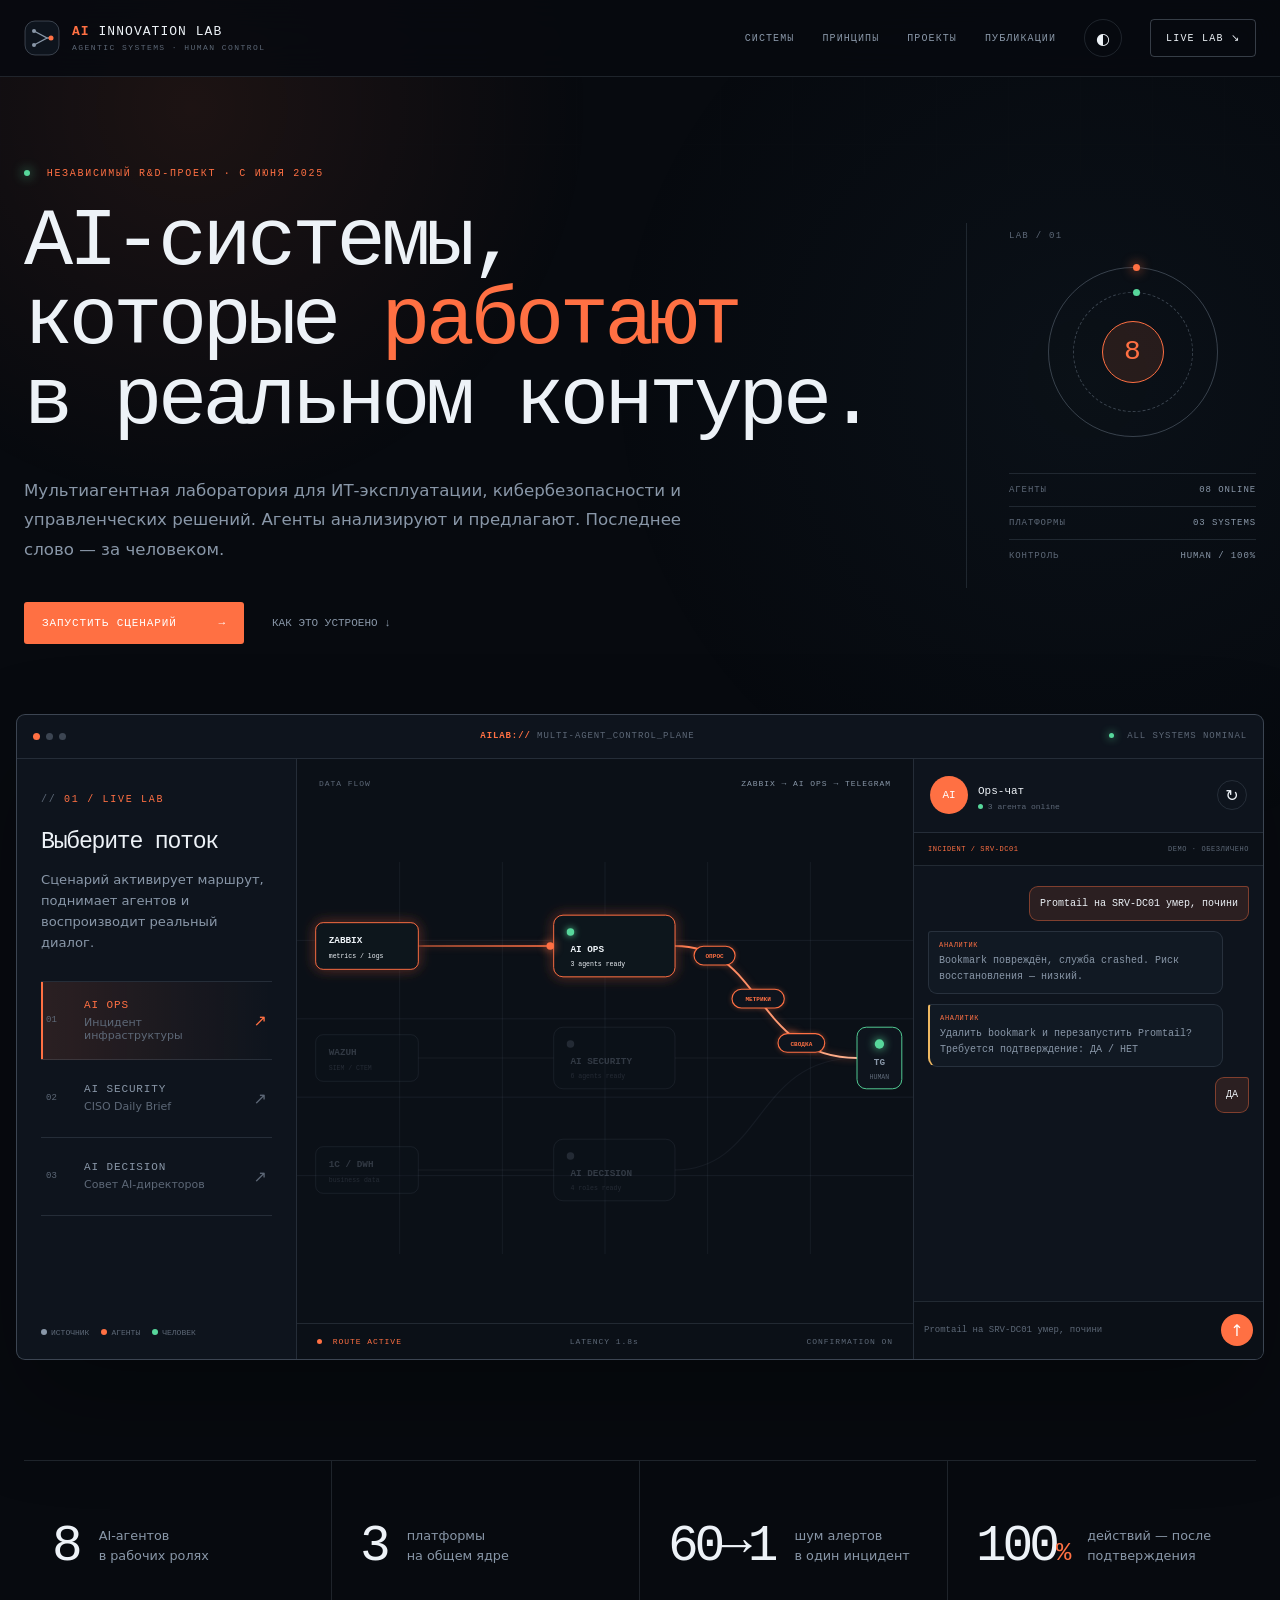
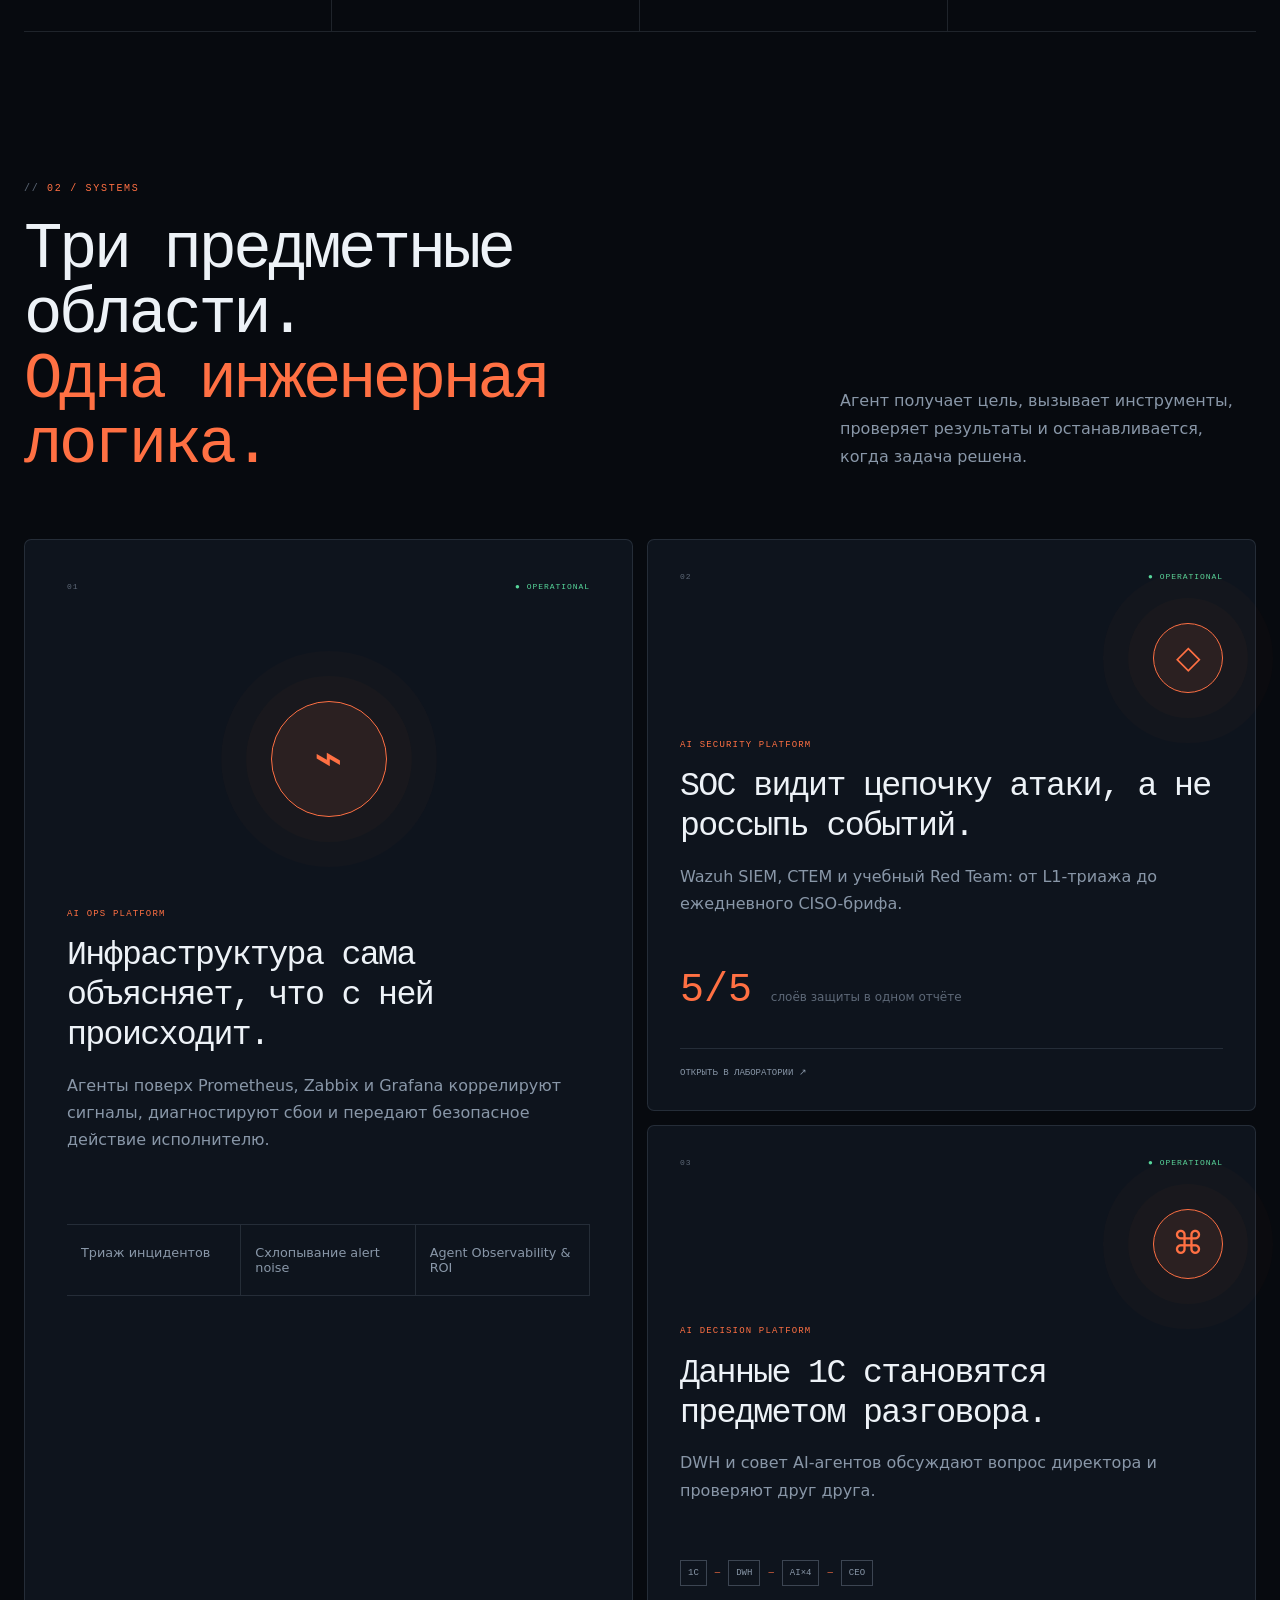
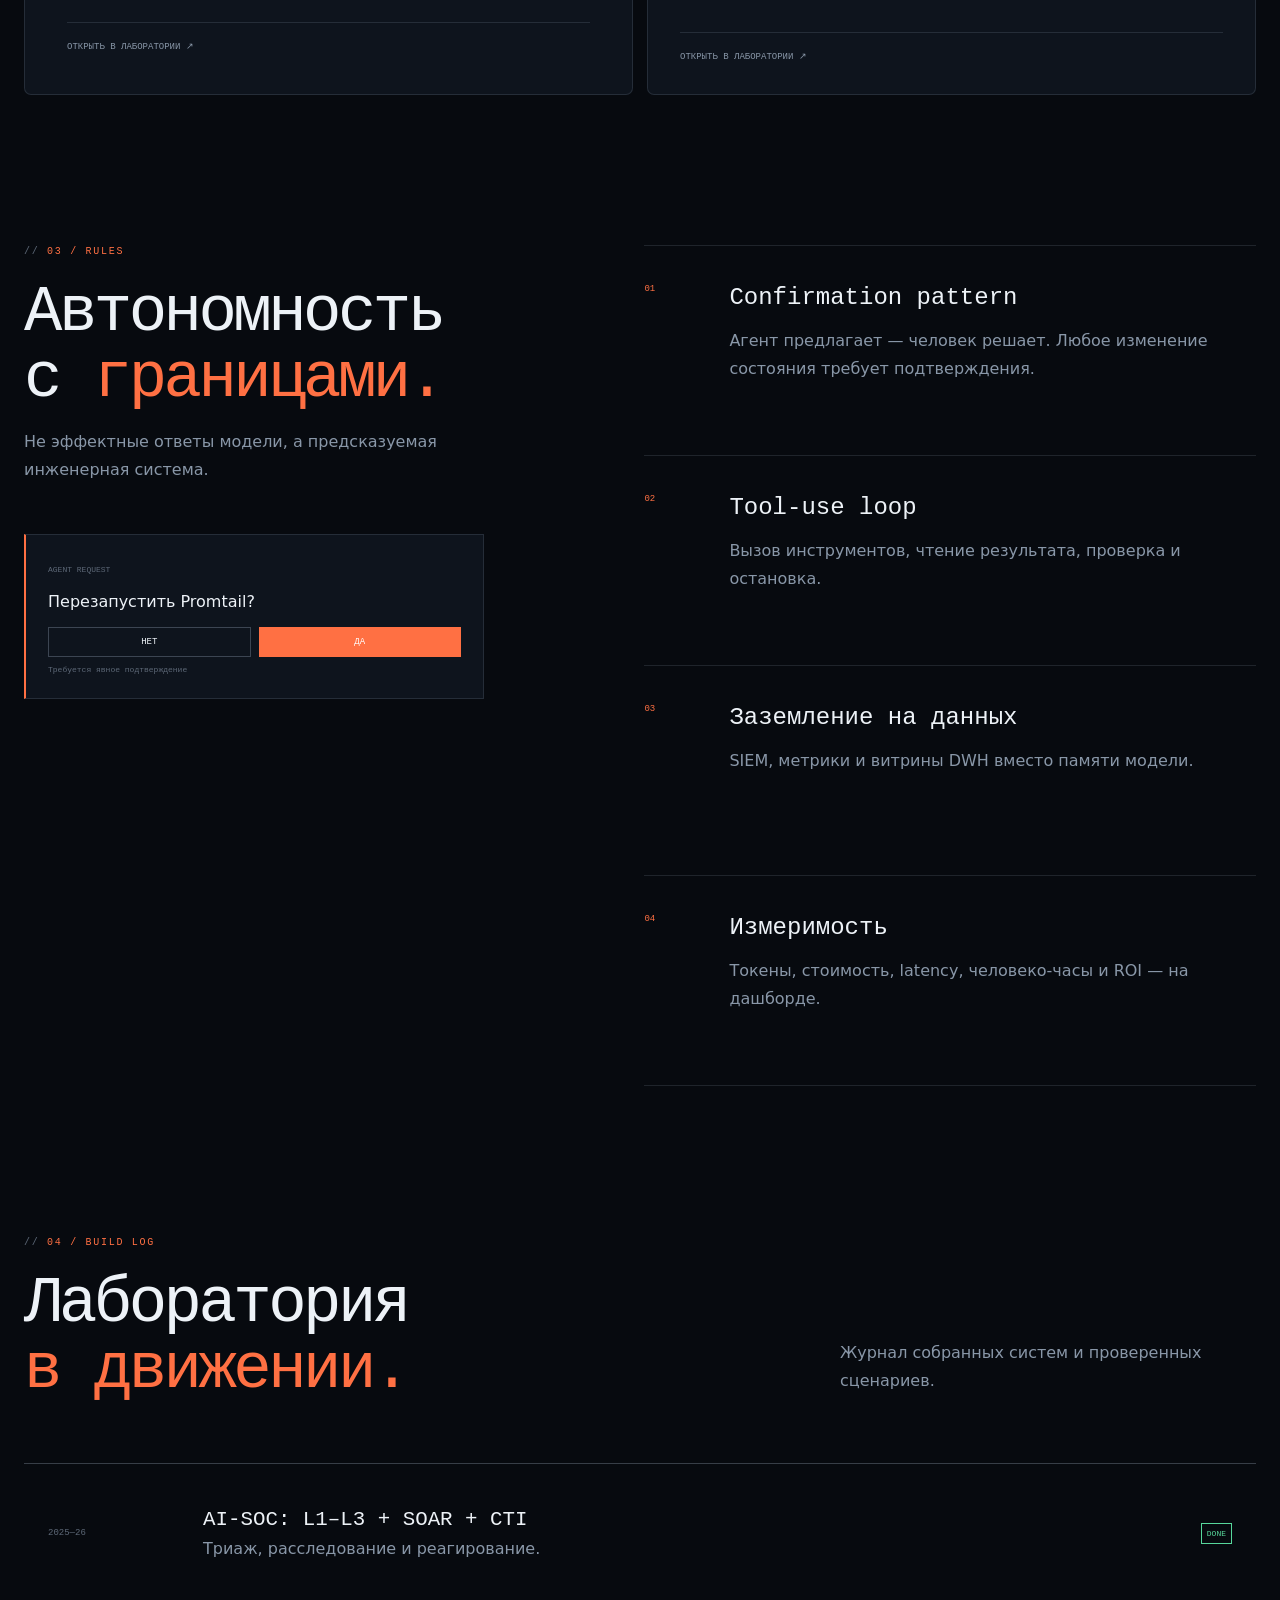
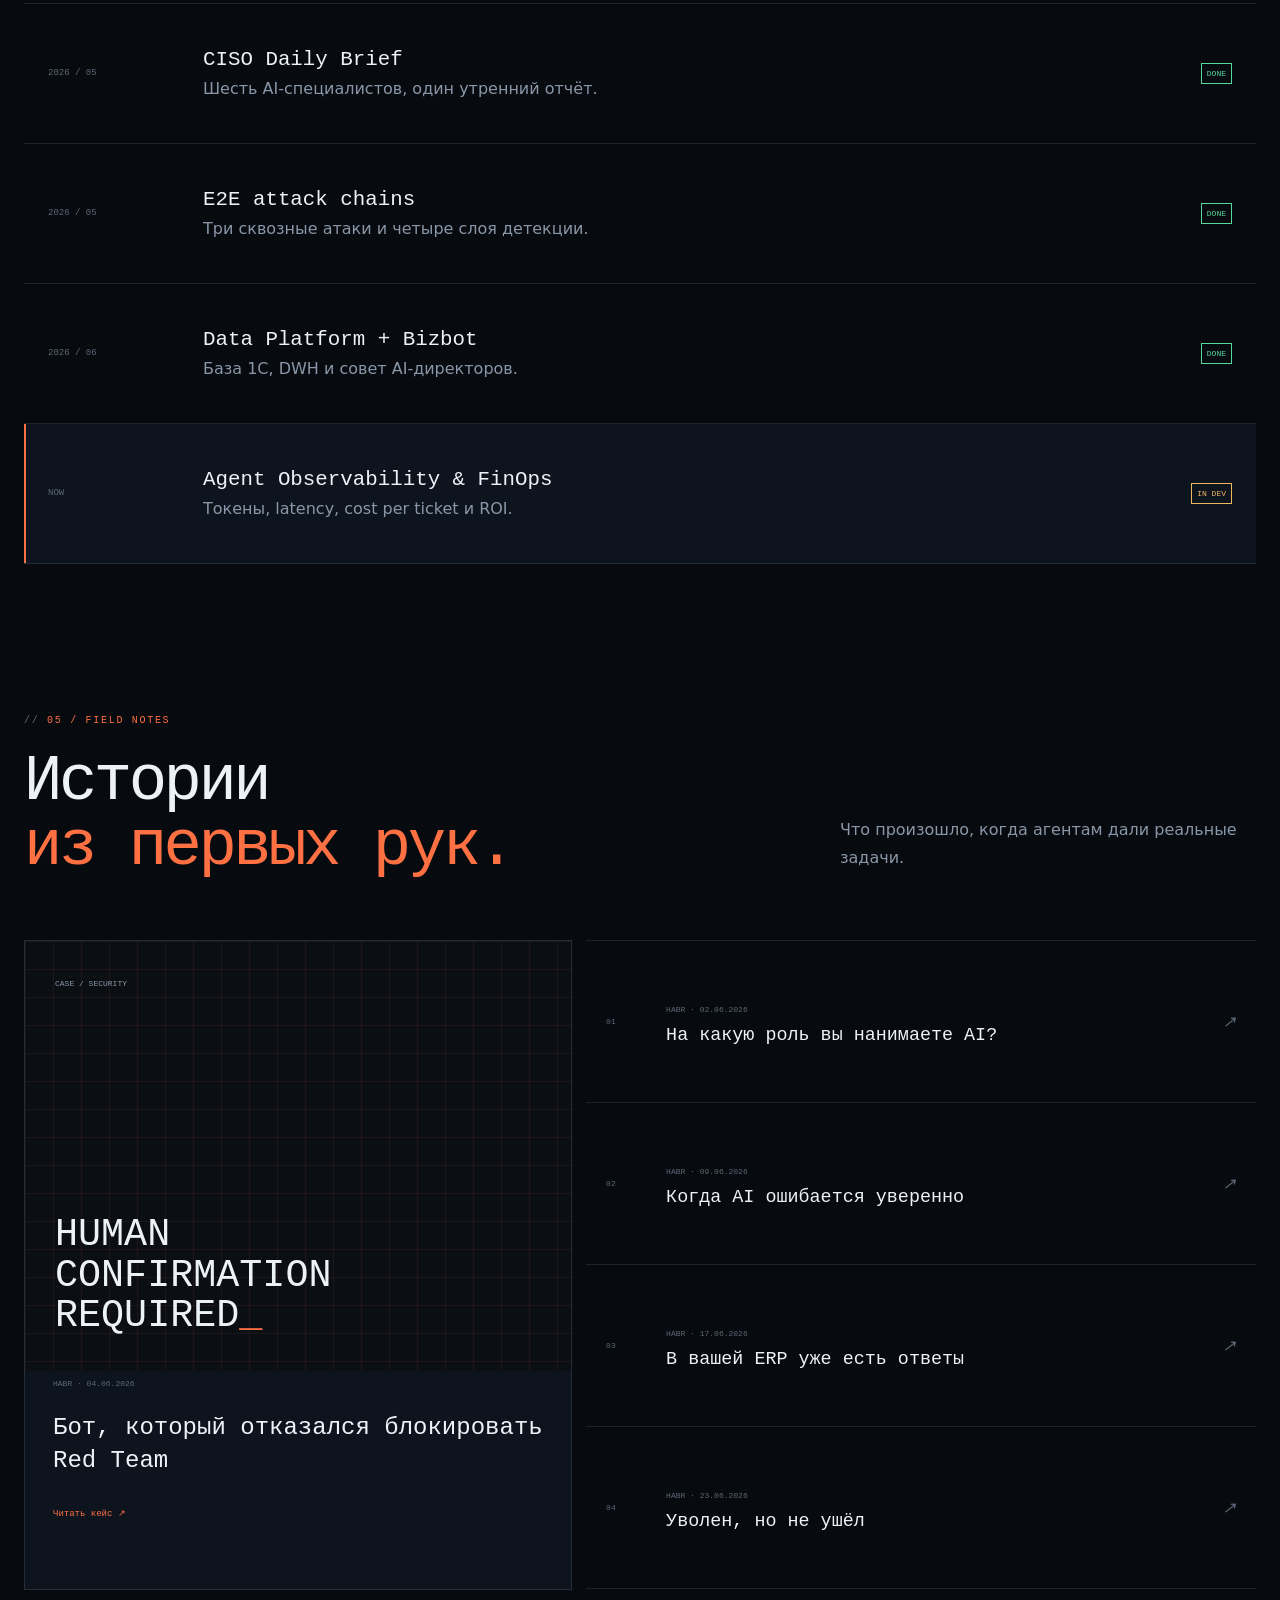
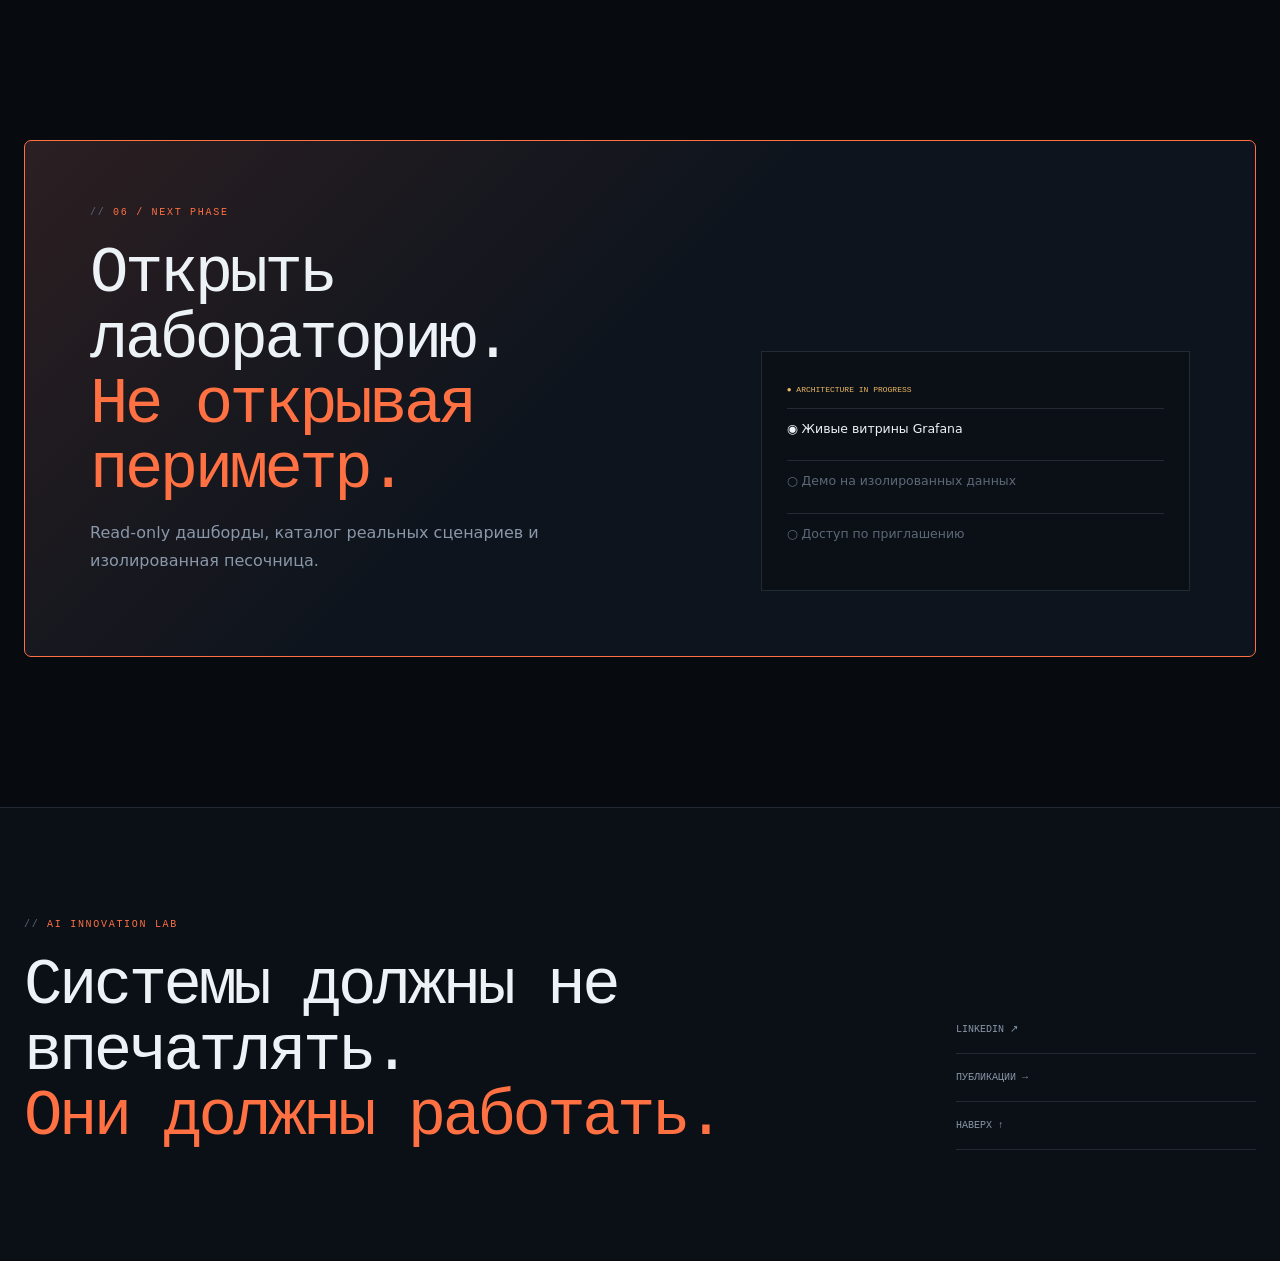
==== v2/index.html @ 78103407 "Add live lab v2 prototype" ====
<!doctype html>
<html lang="ru" data-theme="dark">
<head>
  <meta charset="utf-8">
  <meta name="viewport" content="width=device-width, initial-scale=1">
  <meta name="description" content="AI Innovation Lab — мультиагентные AI-системы в корпоративном контуре.">
  <title>AI Innovation Lab · Live systems</title>
  <link rel="stylesheet" href="styles.css">
</head>
<body>
  <a class="skip-link" href="#lab">К лаборатории</a>
  <div class="ambient" aria-hidden="true"></div>

  <header>
    <div class="header-inner">
      <a class="brand" href="#top" aria-label="AI Innovation Lab — наверх">
        <svg viewBox="0 0 36 36" aria-hidden="true">
          <rect x="1" y="1" width="34" height="34" rx="10"></rect>
          <path d="M10 11l13 7-13 7M23 18h4"></path>
          <circle cx="10" cy="11" r="2"></circle>
          <circle cx="10" cy="25" r="2"></circle>
          <circle class="out" cx="27" cy="18" r="2.5"></circle>
        </svg>
        <span><b>AI</b> INNOVATION LAB<small>AGENTIC SYSTEMS · HUMAN CONTROL</small></span>
      </a>
      <nav aria-label="Навигация">
        <a href="#systems">Системы</a>
        <a href="#principles">Принципы</a>
        <a href="#projects">Проекты</a>
        <a href="#publications">Публикации</a>
      </nav>
      <button class="theme-toggle" id="theme-toggle" type="button" aria-label="Переключить тему">◐</button>
      <a class="header-cta" href="#lab">LIVE LAB ↘</a>
    </div>
  </header>

  <main id="top">
    <section class="hero">
      <div>
        <p class="overline"><i></i> НЕЗАВИСИМЫЙ R&amp;D-ПРОЕКТ · С ИЮНЯ 2025</p>
        <h1>AI-системы,<br>которые <em>работают</em><br>в реальном контуре.</h1>
        <p class="hero-lede">Мультиагентная лаборатория для ИТ-эксплуатации, кибербезопасности и управленческих решений. Агенты анализируют и предлагают. Последнее слово — за человеком.</p>
        <div class="hero-actions">
          <a class="primary-button" href="#lab">Запустить сценарий <span>→</span></a>
          <a class="text-link" href="#systems">Как это устроено ↓</a>
        </div>
      </div>
      <aside class="hero-aside" aria-label="Статус лаборатории">
        <small>LAB / 01</small>
        <div class="orbit"><i></i><i></i><b>8</b></div>
        <dl>
          <div><dt>Агенты</dt><dd>08 online</dd></div>
          <div><dt>Платформы</dt><dd>03 systems</dd></div>
          <div><dt>Контроль</dt><dd>Human / 100%</dd></div>
        </dl>
      </aside>
    </section>

    <section class="lab-shell" id="lab" aria-labelledby="lab-title">
      <div class="lab-topbar">
        <div class="window-lights"><i></i><i></i><i></i></div>
        <p><b>AILAB://</b> MULTI-AGENT_CONTROL_PLANE</p>
        <span><i></i> ALL SYSTEMS NOMINAL</span>
      </div>

      <div class="lab-grid">
        <div class="lab-selector">
          <p class="section-code">01 / LIVE LAB</p>
          <h2 id="lab-title">Выберите поток</h2>
          <p>Сценарий активирует маршрут, поднимает агентов и воспроизводит реальный диалог.</p>
          <div class="scenario-list" role="tablist" aria-label="Сценарии">
            <button class="scenario active" type="button" role="tab" aria-selected="true" data-scenario="ops">
              <span>01</span><b>AI OPS<small>Инцидент инфраструктуры</small></b><i>↗</i>
            </button>
            <button class="scenario" type="button" role="tab" aria-selected="false" data-scenario="security">
              <span>02</span><b>AI SECURITY<small>CISO Daily Brief</small></b><i>↗</i>
            </button>
            <button class="scenario" type="button" role="tab" aria-selected="false" data-scenario="decision">
              <span>03</span><b>AI DECISION<small>Совет AI-директоров</small></b><i>↗</i>
            </button>
          </div>
          <div class="legend"><span><i></i>источник</span><span><i></i>агенты</span><span><i></i>человек</span></div>
        </div>

        <div class="pipeline-panel">
          <div class="panel-label"><span>DATA FLOW</span><span id="route-label">ZABBIX → AI OPS → TELEGRAM</span></div>
          <svg class="pipeline-map" viewBox="0 0 660 420" role="img" aria-labelledby="map-title map-desc">
            <title id="map-title">Схема мультиагентной лаборатории</title>
            <desc id="map-desc">Три источника передают данные в AI-платформы, после чего агенты доставляют результат человеку через Telegram.</desc>
            <defs>
              <filter id="glow" x="-70%" y="-70%" width="240%" height="240%">
                <feGaussianBlur stdDeviation="6" result="blur"></feGaussianBlur>
                <feMerge><feMergeNode in="blur"></feMergeNode><feMergeNode in="SourceGraphic"></feMergeNode></feMerge>
              </filter>
              <linearGradient id="hotline" gradientUnits="userSpaceOnUse" x1="130" y1="0" x2="600" y2="0"><stop stop-color="#ff7043" stop-opacity=".5"></stop><stop offset=".5" stop-color="#ff7043"></stop><stop offset="1" stop-color="#ffb28f"></stop></linearGradient>
            </defs>

            <g class="map-grid"><path d="M0 84H660M0 168H660M0 252H660M0 336H660M110 0V420M220 0V420M330 0V420M440 0V420M550 0V420"></path></g>
            <g fill="none">
              <path id="ops-in" class="flow ops active" d="M130 90C200 90 220 90 275 90"></path>
              <path id="ops-out" class="flow ops active" d="M405 90C500 90 490 210 600 210"></path>
              <path id="security-in" class="flow security" d="M130 210C200 210 220 210 275 210"></path>
              <path id="security-out" class="flow security" d="M405 210C480 210 530 210 600 210"></path>
              <path id="decision-in" class="flow decision" d="M130 330C200 330 220 330 275 330"></path>
              <path id="decision-out" class="flow decision" d="M405 330C500 330 490 210 600 210"></path>
            </g>

            <g class="map-node source active" data-map="ops" transform="translate(20 65)"><rect width="110" height="50" rx="8"></rect><text x="14" y="22">ZABBIX</text><text class="sub" x="14" y="38">metrics / logs</text></g>
            <g class="map-node source" data-map="security" transform="translate(20 185)"><rect width="110" height="50" rx="8"></rect><text x="14" y="22">WAZUH</text><text class="sub" x="14" y="38">SIEM / CTEM</text></g>
            <g class="map-node source" data-map="decision" transform="translate(20 305)"><rect width="110" height="50" rx="8"></rect><text x="14" y="22">1C / DWH</text><text class="sub" x="14" y="38">business data</text></g>

            <g class="map-node platform active" data-map="ops" transform="translate(275 57)"><rect width="130" height="66" rx="10"></rect><circle cx="18" cy="18" r="4"></circle><text x="18" y="39">AI OPS</text><text class="sub" x="18" y="54">3 agents ready</text></g>
            <g class="map-node platform" data-map="security" transform="translate(275 177)"><rect width="130" height="66" rx="10"></rect><circle cx="18" cy="18" r="4"></circle><text x="18" y="39">AI SECURITY</text><text class="sub" x="18" y="54">6 agents ready</text></g>
            <g class="map-node platform" data-map="decision" transform="translate(275 297)"><rect width="130" height="66" rx="10"></rect><circle cx="18" cy="18" r="4"></circle><text x="18" y="39">AI DECISION</text><text class="sub" x="18" y="54">4 roles ready</text></g>

            <g class="map-node human" transform="translate(600 177)"><rect width="48" height="66" rx="10"></rect><circle cx="24" cy="18" r="5"></circle><text x="24" y="40" text-anchor="middle">TG</text><text class="sub" x="24" y="55" text-anchor="middle">HUMAN</text></g>
            <g class="moving-packets" aria-hidden="true"></g>
            <g class="agent-pills" aria-hidden="true"></g>
          </svg>
          <div class="readout"><span><i></i> ROUTE ACTIVE</span><span id="latency">LATENCY 1.8s</span><span>CONFIRMATION ON</span></div>
        </div>

        <aside class="console" aria-label="Демонстрационный чат">
          <div class="console-head">
            <div><span>AI</span><p><b id="console-title">Ops-чат</b><small><i></i> 3 агента online</small></p></div>
            <button id="replay" type="button" aria-label="Повторить">↻</button>
          </div>
          <div class="console-context"><span id="console-badge">INCIDENT / SRV-DC01</span><small>DEMO · ОБЕЗЛИЧЕНО</small></div>
          <div class="message-feed" id="message-feed" aria-live="polite"></div>
          <div class="console-input"><span id="prompt-text">Promtail на SRV-DC01 умер, почини</span><button id="send-demo" type="button">↑</button></div>
        </aside>
      </div>
    </section>

    <section class="metrics">
      <div class="reveal"><b>8</b><span>AI-агентов<br>в рабочих ролях</span></div>
      <div class="reveal"><b>3</b><span>платформы<br>на общем ядре</span></div>
      <div class="reveal"><b>60→1</b><span>шум алертов<br>в один инцидент</span></div>
      <div class="reveal"><b>100<small>%</small></b><span>действий — после<br>подтверждения</span></div>
    </section>

    <section class="section systems" id="systems">
      <div class="section-heading reveal">
        <div><p class="section-code">02 / SYSTEMS</p><h2>Три предметные области.<br><em>Одна инженерная логика.</em></h2></div>
        <p>Агент получает цель, вызывает инструменты, проверяет результаты и останавливается, когда задача решена.</p>
      </div>
      <div class="system-grid">
        <article class="system-card wide reveal">
          <div class="card-top"><span>01</span><span>● OPERATIONAL</span></div>
          <div class="system-icon">⌁</div>
          <p class="kicker">AI OPS PLATFORM</p>
          <h3>Инфраструктура сама объясняет, что с ней происходит.</h3>
          <p>Агенты поверх Prometheus, Zabbix и Grafana коррелируют сигналы, диагностируют сбои и передают безопасное действие исполнителю.</p>
          <ul><li>Триаж инцидентов</li><li>Схлопывание alert noise</li><li>Agent Observability &amp; ROI</li></ul>
          <button data-launch="ops">Открыть в лаборатории ↗</button>
        </article>
        <article class="system-card reveal">
          <div class="card-top"><span>02</span><span>● OPERATIONAL</span></div>
          <div class="system-icon">◇</div>
          <p class="kicker">AI SECURITY PLATFORM</p>
          <h3>SOC видит цепочку атаки, а не россыпь событий.</h3>
          <p>Wazuh SIEM, CTEM и учебный Red Team: от L1-триажа до ежедневного CISO-брифа.</p>
          <div class="result"><b>5/5</b> слоёв защиты в одном отчёте</div>
          <button data-launch="security">Открыть в лаборатории ↗</button>
        </article>
        <article class="system-card reveal">
          <div class="card-top"><span>03</span><span>● OPERATIONAL</span></div>
          <div class="system-icon">⌘</div>
          <p class="kicker">AI DECISION PLATFORM</p>
          <h3>Данные 1С становятся предметом разговора.</h3>
          <p>DWH и совет AI-агентов обсуждают вопрос директора и проверяют друг друга.</p>
          <div class="mini-flow"><span>1С</span>—<span>DWH</span>—<span>AI×4</span>—<span>CEO</span></div>
          <button data-launch="decision">Открыть в лаборатории ↗</button>
        </article>
      </div>
    </section>

    <section class="section principles" id="principles">
      <div class="principle-intro reveal">
        <p class="section-code">03 / RULES</p><h2>Автономность<br>с <em>границами.</em></h2>
        <p>Не эффектные ответы модели, а предсказуемая инженерная система.</p>
        <div class="confirm"><small>AGENT REQUEST</small><p>Перезапустить Promtail?</p><div><span>НЕТ</span><b>ДА</b></div><small>Требуется явное подтверждение</small></div>
      </div>
      <div class="principle-list">
        <article class="reveal"><span>01</span><div><h3>Confirmation pattern</h3><p>Агент предлагает — человек решает. Любое изменение состояния требует подтверждения.</p></div></article>
        <article class="reveal"><span>02</span><div><h3>Tool-use loop</h3><p>Вызов инструментов, чтение результата, проверка и остановка.</p></div></article>
        <article class="reveal"><span>03</span><div><h3>Заземление на данных</h3><p>SIEM, метрики и витрины DWH вместо памяти модели.</p></div></article>
        <article class="reveal"><span>04</span><div><h3>Измеримость</h3><p>Токены, стоимость, latency, человеко-часы и ROI — на дашборде.</p></div></article>
      </div>
    </section>

    <section class="section" id="projects">
      <div class="section-heading reveal"><div><p class="section-code">04 / BUILD LOG</p><h2>Лаборатория<br><em>в движении.</em></h2></div><p>Журнал собранных систем и проверенных сценариев.</p></div>
      <div class="project-log">
        <article class="reveal"><time>2025—26</time><div><h3>AI-SOC: L1–L3 + SOAR + CTI</h3><p>Триаж, расследование и реагирование.</p></div><span>DONE</span></article>
        <article class="reveal"><time>2026 / 05</time><div><h3>CISO Daily Brief</h3><p>Шесть AI-специалистов, один утренний отчёт.</p></div><span>DONE</span></article>
        <article class="reveal"><time>2026 / 05</time><div><h3>E2E attack chains</h3><p>Три сквозные атаки и четыре слоя детекции.</p></div><span>DONE</span></article>
        <article class="reveal"><time>2026 / 06</time><div><h3>Data Platform + Bizbot</h3><p>База 1С, DWH и совет AI-директоров.</p></div><span>DONE</span></article>
        <article class="current reveal"><time>NOW</time><div><h3>Agent Observability &amp; FinOps</h3><p>Токены, latency, cost per ticket и ROI.</p></div><span>IN DEV</span></article>
      </div>
    </section>

    <section class="section" id="publications">
      <div class="section-heading reveal"><div><p class="section-code">05 / FIELD NOTES</p><h2>Истории<br><em>из первых рук.</em></h2></div><p>Что произошло, когда агентам дали реальные задачи.</p></div>
      <div class="publication-grid">
        <a class="featured reveal" href="https://habr.com/ru/articles/1043490/" target="_blank" rel="noopener"><div><small>CASE / SECURITY</small><b>HUMAN<br>CONFIRMATION<br>REQUIRED<span>_</span></b></div><p>HABR · 04.06.2026</p><h3>Бот, который отказался блокировать Red Team</h3><span>Читать кейс ↗</span></a>
        <div class="publication-list">
          <a class="reveal" href="https://habr.com/ru/articles/1042670/" target="_blank" rel="noopener"><span>01</span><div><small>HABR · 02.06.2026</small><h3>На какую роль вы нанимаете AI?</h3></div><i>↗</i></a>
          <a class="reveal" href="https://habr.com/ru/articles/1045636/" target="_blank" rel="noopener"><span>02</span><div><small>HABR · 09.06.2026</small><h3>Когда AI ошибается уверенно</h3></div><i>↗</i></a>
          <a class="reveal" href="https://habr.com/ru/articles/1048786/" target="_blank" rel="noopener"><span>03</span><div><small>HABR · 17.06.2026</small><h3>В вашей ERP уже есть ответы</h3></div><i>↗</i></a>
          <a class="reveal" href="https://habr.com/ru/articles/1050790/" target="_blank" rel="noopener"><span>04</span><div><small>HABR · 23.06.2026</small><h3>Уволен, но не ушёл</h3></div><i>↗</i></a>
        </div>
      </div>
    </section>

    <section class="section access">
      <div class="reveal"><p class="section-code">06 / NEXT PHASE</p><h2>Открыть лабораторию.<br><em>Не открывая периметр.</em></h2><p>Read-only дашборды, каталог реальных сценариев и изолированная песочница.</p></div>
      <aside><small>● ARCHITECTURE IN PROGRESS</small><p>◉ Живые витрины Grafana</p><p>○ Демо на изолированных данных</p><p>○ Доступ по приглашению</p></aside>
    </section>
  </main>

  <footer>
    <div><p class="section-code">AI INNOVATION LAB</p><h2>Системы должны не впечатлять.<br><em>Они должны работать.</em></h2></div>
    <nav><a href="https://www.linkedin.com/in/%D0%B2%D1%8F%D1%87%D0%B5%D1%81%D0%BB%D0%B0%D0%B2-%D0%B3%D1%80%D0%B8%D1%88%D0%BA%D0%B8%D0%BD-290352399/" target="_blank" rel="noopener">LinkedIn ↗</a><a href="#publications">Публикации →</a><a href="#top">Наверх ↑</a></nav>
  </footer>

  <script src="pipeline-layout.js"></script>
  <script src="app.js"></script>
</body>
</html>
---- v2/styles.css ----
:root {
  --bg:#070a0f; --soft:#0b1017; --panel:#0e141d; --panel2:#111923;
  --line:rgba(179,198,218,.14); --line2:rgba(179,198,218,.28);
  --text:#edf2f7; --muted:#8997a8; --faint:#5d6877;
  --accent:#ff7043; --accent2:#ff9a76; --wash:rgba(255,112,67,.12);
  --green:#57d79b; --amber:#eeb862;
  --mono:"Cascadia Code","JetBrains Mono",Consolas,monospace;
  --sans:Inter,"Segoe UI",system-ui,sans-serif; --max:1420px;
}
html[data-theme="light"] {
  --bg:#f1f3f6; --soft:#e8ebef; --panel:#f9fafb; --panel2:#fff;
  --line:rgba(22,31,43,.13); --line2:rgba(22,31,43,.26);
  --text:#121923; --muted:#5d6978; --faint:#88929e;
  --accent:#e95427; --accent2:#d84b20; --wash:rgba(233,84,39,.1);
  --green:#16885a; --amber:#a46e17;
}
*{box-sizing:border-box}
html{scroll-behavior:smooth}
body{margin:0;overflow-x:hidden;background:var(--bg);color:var(--text);font-family:var(--sans);-webkit-font-smoothing:antialiased}
a{color:inherit} button{font:inherit;color:inherit}
.skip-link{position:fixed;z-index:100;top:8px;left:8px;padding:10px;background:var(--accent);transform:translateY(-150%)}
.skip-link:focus{transform:none}
.ambient{position:fixed;inset:0;z-index:-1;pointer-events:none;background:radial-gradient(circle at 15% 12%,rgba(255,112,67,.09),transparent 25rem),radial-gradient(circle at 85% 42%,rgba(58,100,130,.08),transparent 30rem)}
.ambient:after{content:"";position:absolute;inset:0;opacity:.25;background-image:linear-gradient(rgba(255,255,255,.02) 1px,transparent 1px),linear-gradient(90deg,rgba(255,255,255,.02) 1px,transparent 1px);background-size:72px 72px;mask-image:linear-gradient(#000,transparent 65%)}

header{position:sticky;top:0;z-index:50;border-bottom:1px solid var(--line);background:color-mix(in srgb,var(--bg) 87%,transparent);backdrop-filter:blur(18px)}
.header-inner{width:min(var(--max),calc(100% - 48px));height:76px;margin:auto;display:flex;align-items:center;gap:28px}
.brand{display:flex;align-items:center;gap:12px;text-decoration:none;font:13px var(--mono);letter-spacing:.08em}
.brand svg{width:36px}.brand svg rect{fill:var(--panel);stroke:var(--line2)}.brand svg path{fill:none;stroke:var(--muted);stroke-width:1.4}.brand svg circle{fill:var(--muted)}.brand svg .out{fill:var(--accent)}
.brand b{color:var(--accent)}.brand small{display:block;margin-top:4px;color:var(--faint);font-size:8px;letter-spacing:.18em}
header nav{display:flex;gap:28px;margin-left:auto}header nav a{color:var(--muted);font:10px var(--mono);letter-spacing:.11em;text-decoration:none;text-transform:uppercase}header nav a:hover{color:var(--text)}
.theme-toggle{width:38px;height:38px;border:1px solid var(--line);border-radius:50%;background:none;cursor:pointer}.theme-toggle:hover{color:var(--accent);border-color:var(--accent)}
.header-cta{height:38px;display:flex;align-items:center;padding:0 15px;border:1px solid var(--line2);border-radius:4px;font:10px var(--mono);letter-spacing:.12em;text-decoration:none}

.hero{width:min(var(--max),calc(100% - 48px));min-height:610px;margin:auto;padding:90px 0 70px;display:grid;grid-template-columns:minmax(0,1fr) 290px;gap:80px;align-items:center}
.overline,.section-code{margin:0 0 22px;color:var(--accent);font:10px/1.4 var(--mono);letter-spacing:.17em;text-transform:uppercase}.overline i{display:inline-block;width:6px;height:6px;margin-right:9px;border-radius:50%;background:var(--green);box-shadow:0 0 12px var(--green);animation:pulse 2s infinite}
@keyframes pulse{50%{opacity:.35}}
h1,h2,footer h2{margin:0;font-family:var(--mono);font-weight:500;letter-spacing:-.055em}
.hero h1{font-size:clamp(3.3rem,6.4vw,6.5rem);line-height:.97}.hero em,.section em,footer em{color:var(--accent);font-style:normal}
.hero-lede{max-width:690px;margin:35px 0 0;color:var(--muted);font-size:clamp(1rem,1.3vw,1.2rem);line-height:1.75}
.hero-actions{display:flex;align-items:center;gap:28px;margin-top:38px}.primary-button{min-width:220px;display:flex;justify-content:space-between;padding:15px 18px;color:#fff;background:var(--accent);border-radius:3px;font:11px var(--mono);letter-spacing:.08em;text-decoration:none;text-transform:uppercase}.text-link{color:var(--muted);font:11px var(--mono);text-decoration:none;text-transform:uppercase}
.hero-aside{padding-left:42px;border-left:1px solid var(--line)}.hero-aside>small{color:var(--faint);font:9px var(--mono);letter-spacing:.14em}
.orbit{position:relative;width:170px;height:170px;margin:25px auto 36px;border:1px solid var(--line2);border-radius:50%;animation:spin 12s linear infinite}.orbit:after{content:"";position:absolute;inset:24px;border:1px dashed var(--line2);border-radius:50%}.orbit>i:first-child{position:absolute;top:-4px;left:50%;width:7px;height:7px;border-radius:50%;background:var(--accent);box-shadow:0 0 12px var(--accent)}.orbit>i:nth-child(2){position:absolute;z-index:2;top:21px;left:50%;width:7px;height:7px;border-radius:50%;background:var(--green)}.orbit b{position:absolute;inset:53px;z-index:3;display:grid;place-items:center;border:1px solid var(--accent);border-radius:50%;color:var(--accent);background:var(--wash);font:28px var(--mono);animation:spin 12s linear infinite reverse}
@keyframes spin{to{transform:rotate(360deg)}}
.hero-aside dl div{display:flex;justify-content:space-between;padding:11px 0;border-top:1px solid var(--line)}.hero-aside dt,.hero-aside dd{color:var(--faint);font:9px var(--mono);letter-spacing:.1em;text-transform:uppercase}.hero-aside dd{margin:0;color:var(--muted)}

.lab-shell{width:min(1560px,calc(100% - 32px));margin:auto;border:1px solid var(--line2);border-radius:9px;overflow:hidden;background:var(--panel);box-shadow:0 45px 100px rgba(0,0,0,.27)}
.lab-topbar{height:44px;display:flex;align-items:center;padding:0 16px;border-bottom:1px solid var(--line);color:var(--faint);font:9px var(--mono);letter-spacing:.1em}.lab-topbar p{margin:auto}.lab-topbar p b{color:var(--accent)}.lab-topbar>span i{display:inline-block;width:5px;height:5px;margin-right:7px;border-radius:50%;background:var(--green);box-shadow:0 0 8px var(--green)}.window-lights{display:flex;gap:6px}.window-lights i{width:7px;height:7px;border-radius:50%;background:var(--line2)}.window-lights i:first-child{background:var(--accent)}
.lab-grid{min-height:600px;display:grid;grid-template-columns:280px minmax(470px,1fr) 350px}
.lab-selector{display:flex;flex-direction:column;padding:34px 24px 22px;border-right:1px solid var(--line)}.lab-selector h2{margin-bottom:14px;font-size:1.45rem}.lab-selector>p:not(.section-code){margin:0;color:var(--muted);font-size:.82rem;line-height:1.6}
.scenario-list{margin-top:28px;border-top:1px solid var(--line)}.scenario{width:100%;min-height:78px;display:grid;grid-template-columns:28px 1fr auto;gap:10px;align-items:center;padding:12px 5px;border:0;border-bottom:1px solid var(--line);background:none;text-align:left;cursor:pointer}.scenario>span{color:var(--faint);font:9px var(--mono)}.scenario b{color:var(--muted);font:11px var(--mono);letter-spacing:.08em}.scenario small{display:block;margin-top:5px;color:var(--faint);font:11px var(--sans);font-weight:400;letter-spacing:0}.scenario>i{color:var(--faint);font-style:normal}.scenario:hover b,.scenario.active b,.scenario.active>i{color:var(--accent)}.scenario.active{background:linear-gradient(90deg,var(--wash),transparent);box-shadow:inset 2px 0 var(--accent)}
.legend{display:flex;gap:12px;margin-top:auto;color:var(--faint);font:8px var(--mono);text-transform:uppercase}.legend i{display:inline-block;width:6px;height:6px;margin-right:4px;border-radius:50%;background:var(--muted)}.legend span:nth-child(2) i{background:var(--accent)}.legend span:nth-child(3) i{background:var(--green)}

.pipeline-panel{min-width:0;display:flex;flex-direction:column;background:var(--soft)}.panel-label,.readout{display:flex;justify-content:space-between;color:var(--faint);font:8px var(--mono);letter-spacing:.12em}.panel-label{padding:20px 22px 5px}.panel-label span:last-child{color:var(--muted)}
.pipeline-map{width:100%;height:auto;margin:auto 0;overflow:visible}.map-grid path{fill:none;stroke:var(--line);stroke-width:.55}.flow{stroke:var(--line2);stroke-width:1.2;transition:.35s}.flow:not(.active){opacity:.24}.flow.active{stroke:url(#hotline);stroke-width:2;filter:drop-shadow(0 0 4px rgba(255,112,67,.5))}
.map-node rect{fill:var(--panel);stroke:var(--line2);transition:.35s}.map-node text{fill:var(--muted);font:600 10px var(--mono)}.map-node .sub{fill:var(--faint);font-size:7px;font-weight:400}.map-node circle{fill:var(--faint)}.map-node:not(.active):not(.human){opacity:.3}.map-node.active rect{stroke:var(--accent);filter:url(#glow)}.map-node.active text{fill:var(--text)}.map-node.platform.active circle{fill:var(--green);filter:drop-shadow(0 0 4px var(--green))}.map-node.human rect{stroke:var(--green)}.map-node.human circle{fill:var(--green);filter:drop-shadow(0 0 5px var(--green))}
.packet{fill:var(--accent);filter:drop-shadow(0 0 5px var(--accent))}
.agent-pills>g{opacity:0;animation:agent-in .3s ease var(--delay) forwards}.agent-pills rect{fill:var(--panel);stroke:var(--accent);stroke-width:1.2;filter:drop-shadow(0 0 3px rgba(255,112,67,.35))}.agent-pills text{fill:var(--accent);font:600 6.5px var(--mono);dominant-baseline:middle}
@keyframes agent-in{to{opacity:1}}
.readout{padding:13px 20px;border-top:1px solid var(--line)}.readout span:first-child{color:var(--accent)}.readout i{display:inline-block;width:5px;height:5px;margin-right:5px;border-radius:50%;background:var(--accent)}

.console{min-width:0;display:flex;flex-direction:column;border-left:1px solid var(--line);background:var(--panel)}.console-head{min-height:74px;display:flex;align-items:center;justify-content:space-between;padding:14px 16px;border-bottom:1px solid var(--line)}.console-head>div{display:flex;align-items:center;gap:10px}.console-head>div>span{width:38px;height:38px;display:grid;place-items:center;border-radius:50%;color:#fff;background:var(--accent);font:11px var(--mono)}.console-head p{margin:0}.console-head b{font:11px var(--mono)}.console-head small{display:block;margin-top:4px;color:var(--faint);font:8px var(--mono)}.console-head small i{display:inline-block;width:5px;height:5px;border-radius:50%;background:var(--green)}.console-head button{width:30px;height:30px;border:1px solid var(--line);border-radius:50%;background:none;cursor:pointer}
.console-context{display:flex;justify-content:space-between;padding:12px 14px;border-bottom:1px solid var(--line);background:var(--soft)}.console-context span,.console-context small{color:var(--faint);font:7px var(--mono);letter-spacing:.08em}.console-context span{color:var(--accent)}
.message-feed{flex:1;min-height:370px;padding:20px 14px;display:flex;flex-direction:column;gap:10px;overflow:hidden}.chat-message{max-width:92%;padding:9px 10px;border:1px solid var(--line);border-radius:3px 9px 9px;background:var(--panel2);animation:message-in .3s both}.chat-message.user{align-self:flex-end;border-color:rgba(255,112,67,.4);border-radius:9px 3px 9px 9px;background:var(--wash)}.chat-message.action{border-left:2px solid var(--amber)}.chat-message.success{border-left:2px solid var(--green)}.chat-message b{display:block;margin-bottom:4px;color:var(--accent);font:7px var(--mono);letter-spacing:.1em}.chat-message p{margin:0;color:var(--muted);font:10px/1.55 var(--mono)}.chat-message.user p{color:var(--text)}.chat-message.success p{color:var(--green)}
@keyframes message-in{from{opacity:0;transform:translateY(6px)}}
.console-input{min-height:58px;display:flex;align-items:center;gap:10px;padding:10px;border-top:1px solid var(--line);background:var(--soft)}.console-input span{flex:1;overflow:hidden;color:var(--faint);font:9px var(--mono);white-space:nowrap;text-overflow:ellipsis}.console-input button{width:32px;height:32px;border:0;border-radius:50%;color:#fff;background:var(--accent);cursor:pointer}

.metrics{width:min(var(--max),calc(100% - 48px));margin:100px auto 0;display:grid;grid-template-columns:repeat(4,1fr);border-block:1px solid var(--line)}.metrics>div{min-height:170px;display:flex;align-items:center;gap:20px;padding:28px;border-right:1px solid var(--line)}.metrics>div:last-child{border:0}.metrics b{font:500 clamp(2.4rem,4vw,4rem) var(--mono);letter-spacing:-.08em}.metrics b small{color:var(--accent);font-size:.5em}.metrics span{color:var(--muted);font-size:.8rem;line-height:1.55}
.section{width:min(var(--max),calc(100% - 48px));margin:auto;padding:150px 0 0}.section-heading{display:grid;grid-template-columns:1.15fr .65fr;gap:80px;align-items:end;margin-bottom:60px}.section h2,footer h2{font-size:clamp(2.5rem,5vw,5rem);line-height:1.02}.section-heading>p{margin:0;padding-bottom:8px;color:var(--muted);line-height:1.75}.section-code:before{content:"// ";color:var(--faint)}
.system-grid{display:grid;grid-template-columns:1fr 1fr;gap:14px}.system-card{min-height:570px;display:flex;flex-direction:column;padding:32px;border:1px solid var(--line);border-radius:7px;background:var(--panel)}.system-card.wide{grid-row:span 2;min-height:1154px;padding:42px}.card-top{display:flex;justify-content:space-between;color:var(--faint);font:8px var(--mono);letter-spacing:.12em}.card-top span:last-child{color:var(--green)}.system-icon{width:116px;height:116px;margin:110px auto 90px;display:grid;place-items:center;border:1px solid var(--accent);border-radius:50%;color:var(--accent);background:var(--wash);font:3rem var(--mono);box-shadow:0 0 0 25px rgba(255,112,67,.025),0 0 0 50px rgba(255,112,67,.018)}.system-card:not(.wide) .system-icon{width:70px;height:70px;margin:42px 0 45px auto;font-size:2rem}.kicker{margin:0 0 14px!important;color:var(--accent)!important;font:9px var(--mono);letter-spacing:.13em}.system-card h3{margin:0;font:500 clamp(1.5rem,2.6vw,2.7rem)/1.2 var(--mono);letter-spacing:-.05em}.system-card>p{color:var(--muted);line-height:1.7}.system-card ul{display:grid;grid-template-columns:repeat(3,1fr);margin:55px 0 0;padding:0;border-block:1px solid var(--line);list-style:none}.system-card li{padding:20px 14px;color:var(--muted);border-right:1px solid var(--line);font-size:.8rem}.system-card button{margin-top:auto;padding:18px 0 0;border:0;border-top:1px solid var(--line);color:var(--muted);background:none;text-align:left;font:9px var(--mono);text-transform:uppercase;cursor:pointer}.system-card button:hover{color:var(--accent)}.result{margin:35px 0;color:var(--faint);font-size:.75rem}.result b{margin-right:15px;color:var(--accent);font:2.5rem var(--mono)}.mini-flow{display:flex;gap:8px;align-items:center;margin:40px 0;color:var(--accent);font:9px var(--mono)}.mini-flow span{padding:7px;border:1px solid var(--line2);color:var(--muted)}

.principles{display:grid;grid-template-columns:.9fr 1.1fr;gap:120px;align-items:start}.principle-intro{position:sticky;top:120px}.principle-intro>p:not(.section-code){color:var(--muted);line-height:1.75}.confirm{max-width:460px;margin-top:50px;padding:22px;border:1px solid var(--line);border-left:2px solid var(--accent);background:var(--panel)}.confirm small{color:var(--faint);font:8px var(--mono)}.confirm div{display:flex;gap:8px}.confirm div>*{flex:1;padding:9px;border:1px solid var(--line2);text-align:center;font:9px var(--mono)}.confirm b{color:#fff;border-color:var(--accent);background:var(--accent)}.principle-list{border-top:1px solid var(--line)}.principle-list article{min-height:210px;display:grid;grid-template-columns:60px 1fr;gap:25px;padding:38px 0;border-bottom:1px solid var(--line)}.principle-list article>span{color:var(--accent);font:9px var(--mono)}.principle-list h3{margin:0 0 16px;font:500 1.5rem var(--mono)}.principle-list p{margin:0;color:var(--muted);line-height:1.75}
.project-log{border-top:1px solid var(--line2)}.project-log article{min-height:140px;display:grid;grid-template-columns:120px 1fr 80px;gap:35px;align-items:center;padding:24px;border-bottom:1px solid var(--line)}.project-log article:hover,.project-log .current{background:var(--panel)}.project-log .current{box-shadow:inset 2px 0 var(--accent)}.project-log time{color:var(--faint);font:9px var(--mono)}.project-log h3{margin:0 0 8px;font:500 1.3rem var(--mono)}.project-log p{margin:0;color:var(--muted)}.project-log article>span{justify-self:end;padding:5px;border:1px solid var(--green);color:var(--green);font:8px var(--mono)}.project-log .current>span{color:var(--amber);border-color:var(--amber)}

.publication-grid{display:grid;grid-template-columns:.9fr 1.1fr;gap:14px}.featured{min-height:650px;display:block;border:1px solid var(--line);background:var(--panel);text-decoration:none}.featured>div{position:relative;height:430px;padding:30px;background-color:#0b0e13;background-image:linear-gradient(rgba(255,112,67,.08) 1px,transparent 1px),linear-gradient(90deg,rgba(255,112,67,.08) 1px,transparent 1px);background-size:28px 28px}.featured>div small{color:#8997a8;font:8px var(--mono)}.featured>div b{position:absolute;bottom:35px;left:30px;color:#edf2f7;font:500 clamp(1.7rem,3vw,3.2rem)/1.05 var(--mono)}.featured>div b span{color:var(--accent)}.featured>p,.featured>h3,.featured>span{margin-inline:28px}.featured>p{color:var(--faint);font:8px var(--mono)}.featured>h3{font:500 1.5rem/1.35 var(--mono)}.featured>span{color:var(--accent);font:9px var(--mono)}.publication-list{border-top:1px solid var(--line)}.publication-list a{min-height:162px;display:grid;grid-template-columns:40px 1fr auto;gap:20px;align-items:center;padding:25px 20px;border-bottom:1px solid var(--line);text-decoration:none}.publication-list>a>span,.publication-list small{color:var(--faint);font:8px var(--mono)}.publication-list h3{margin:9px 0 0;font:500 1.15rem var(--mono)}.publication-list i{color:var(--faint)}.publication-list a:hover{background:var(--panel)}.publication-list a:hover h3{color:var(--accent)}
.access{margin-block:150px;display:grid;grid-template-columns:1.15fr .85fr;gap:90px;padding:65px;border:1px solid var(--accent);border-radius:7px;background:linear-gradient(135deg,var(--wash),transparent 45%),var(--panel)}.access>div>p:not(.section-code){color:var(--muted);line-height:1.75}.access aside{align-self:end;padding:25px;border:1px solid var(--line);background:var(--soft)}.access aside small{color:var(--amber);font:8px var(--mono)}.access aside p{padding:12px 0;border-top:1px solid var(--line);color:var(--faint);font-size:.78rem}.access aside p:first-of-type{color:var(--text)}
footer{display:grid;grid-template-columns:1fr 300px;gap:80px;padding:110px max(24px,calc((100vw - var(--max))/2));border-top:1px solid var(--line);background:var(--soft)}footer nav{display:flex;flex-direction:column;justify-content:end}footer nav a{padding:18px 0;border-bottom:1px solid var(--line);color:var(--muted);font:10px var(--mono);text-decoration:none;text-transform:uppercase}footer nav a:hover{color:var(--accent)}

.reveal{opacity:0;transform:translateY(24px);transition:.75s}.reveal.visible{opacity:1;transform:none}
@media(max-width:1180px){.lab-grid{grid-template-columns:240px minmax(430px,1fr)}.console{grid-column:1/-1;min-height:480px;border:0;border-top:1px solid var(--line)}.principles{gap:70px}}
@media(max-width:880px){header nav{display:none}.hero{grid-template-columns:1fr}.hero-aside{display:none}.lab-grid{grid-template-columns:1fr}.lab-selector{border:0;border-bottom:1px solid var(--line)}.scenario-list{display:grid;grid-template-columns:repeat(3,1fr)}.scenario{grid-template-columns:20px 1fr}.scenario>i{display:none}.legend{margin-top:20px}.pipeline-panel{min-height:500px}.metrics{grid-template-columns:repeat(2,1fr)}.section-heading,.principles,.publication-grid,.access{grid-template-columns:1fr}.principle-intro{position:static}.system-grid{grid-template-columns:1fr}.system-card.wide{grid-row:auto;min-height:780px}}
@media(max-width:600px){.header-inner,.hero,.metrics,.section{width:calc(100% - 28px)}.brand small,.header-cta{display:none}.header-inner{height:66px}.theme-toggle{margin-left:auto}.hero{min-height:auto;padding:55px 0}.hero h1{font-size:clamp(2.55rem,12.5vw,4rem)}.hero-actions{align-items:flex-start;flex-direction:column}.primary-button{width:100%}.lab-shell{width:calc(100% - 14px)}.lab-topbar p{display:none}.lab-topbar>span{margin-left:auto}.lab-selector{padding:25px 16px}.scenario-list{grid-template-columns:1fr}.pipeline-panel{min-height:390px;overflow:hidden}.panel-label span:last-child,.readout span:nth-child(2){display:none}.pipeline-map{width:100%}.console{min-height:500px}.message-feed{min-height:330px}.metrics>div{min-height:135px;align-items:flex-start;flex-direction:column;gap:8px;padding:20px}.section{padding-top:105px}.section h2,footer h2{font-size:clamp(2.3rem,12vw,3.6rem)}.system-card,.system-card.wide{min-height:630px;padding:25px}.system-card.wide .system-icon{width:75px;height:75px;margin:60px auto;font-size:2rem}.system-card ul{grid-template-columns:1fr}.system-card li{border:0;border-bottom:1px solid var(--line)}.project-log article{grid-template-columns:65px 1fr;gap:15px;padding:22px 8px}.project-log article>span{grid-column:2;justify-self:start}.access{margin-block:100px;padding:30px 22px}footer{grid-template-columns:1fr;padding:80px 14px}}
@media(prefers-reduced-motion:reduce){html{scroll-behavior:auto}*,*:before,*:after{animation-duration:.01ms!important;animation-iteration-count:1!important;transition-duration:.01ms!important}.reveal{opacity:1;transform:none}}
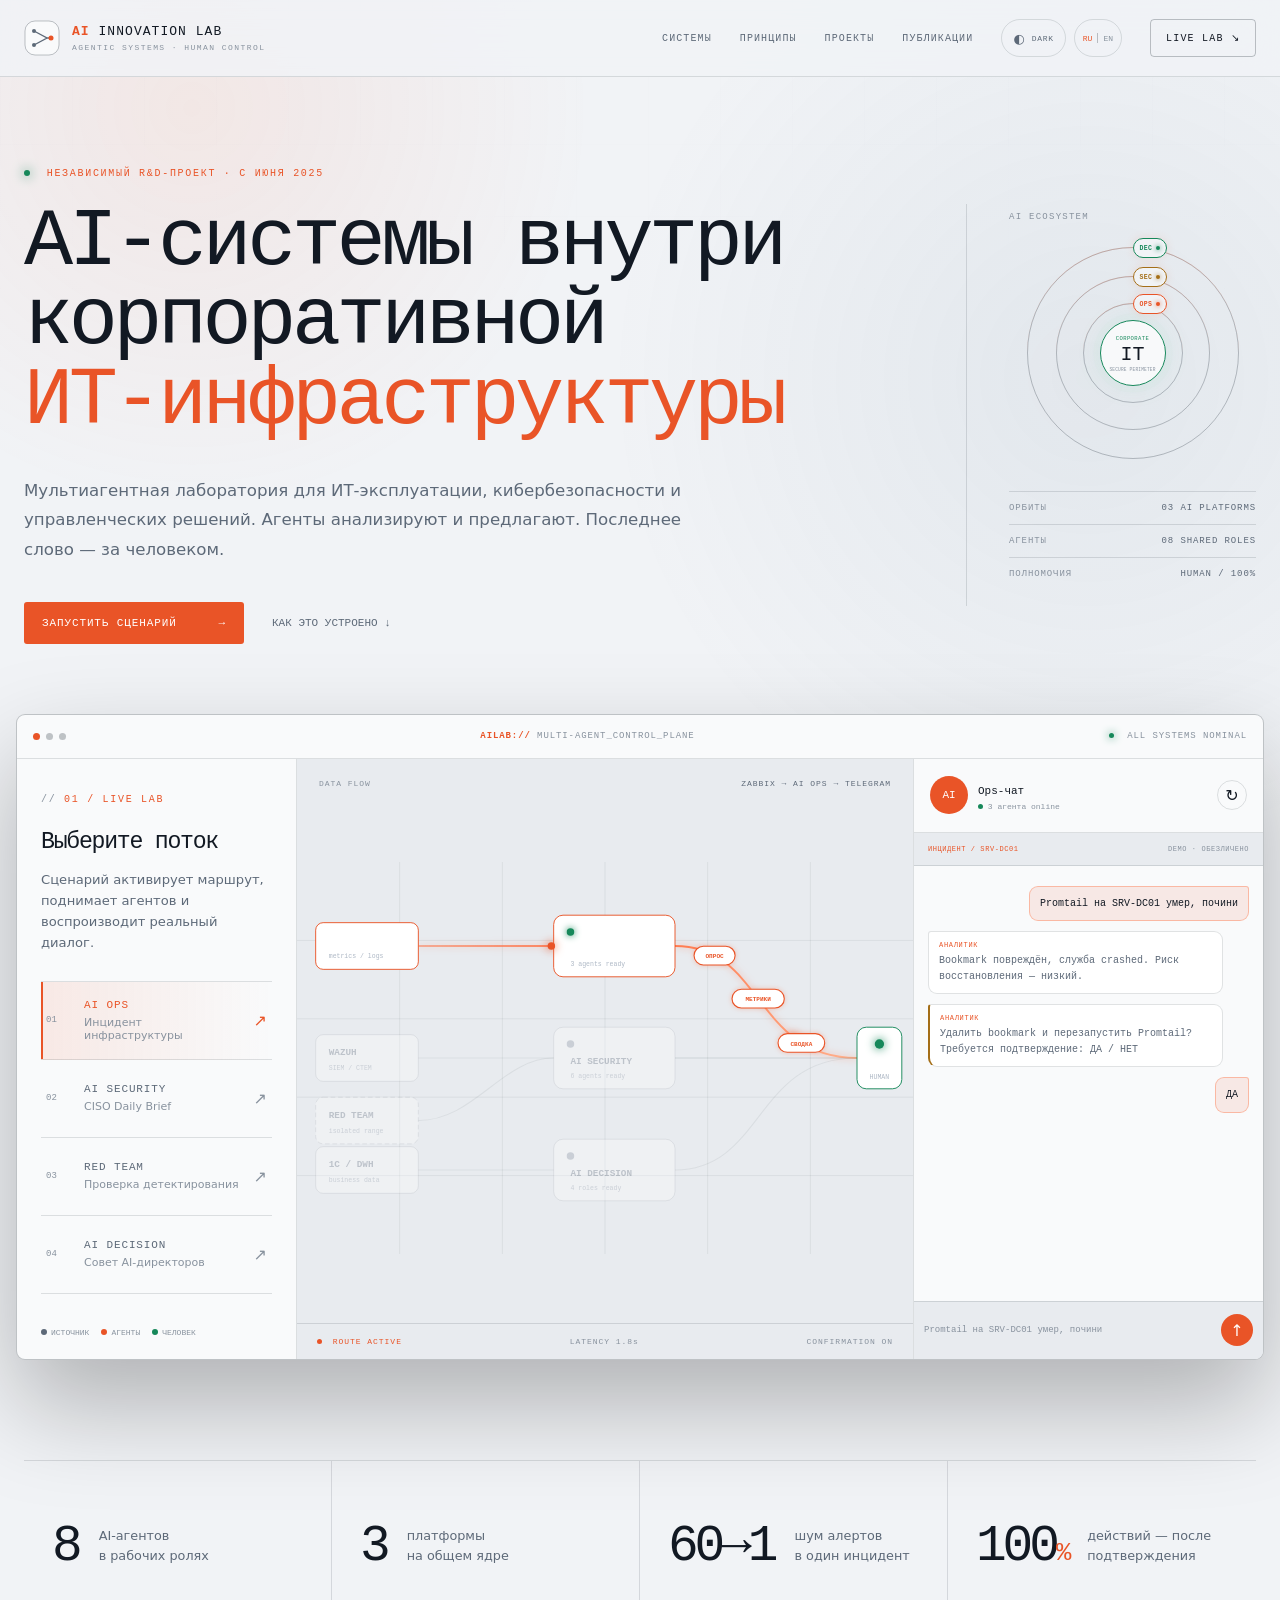
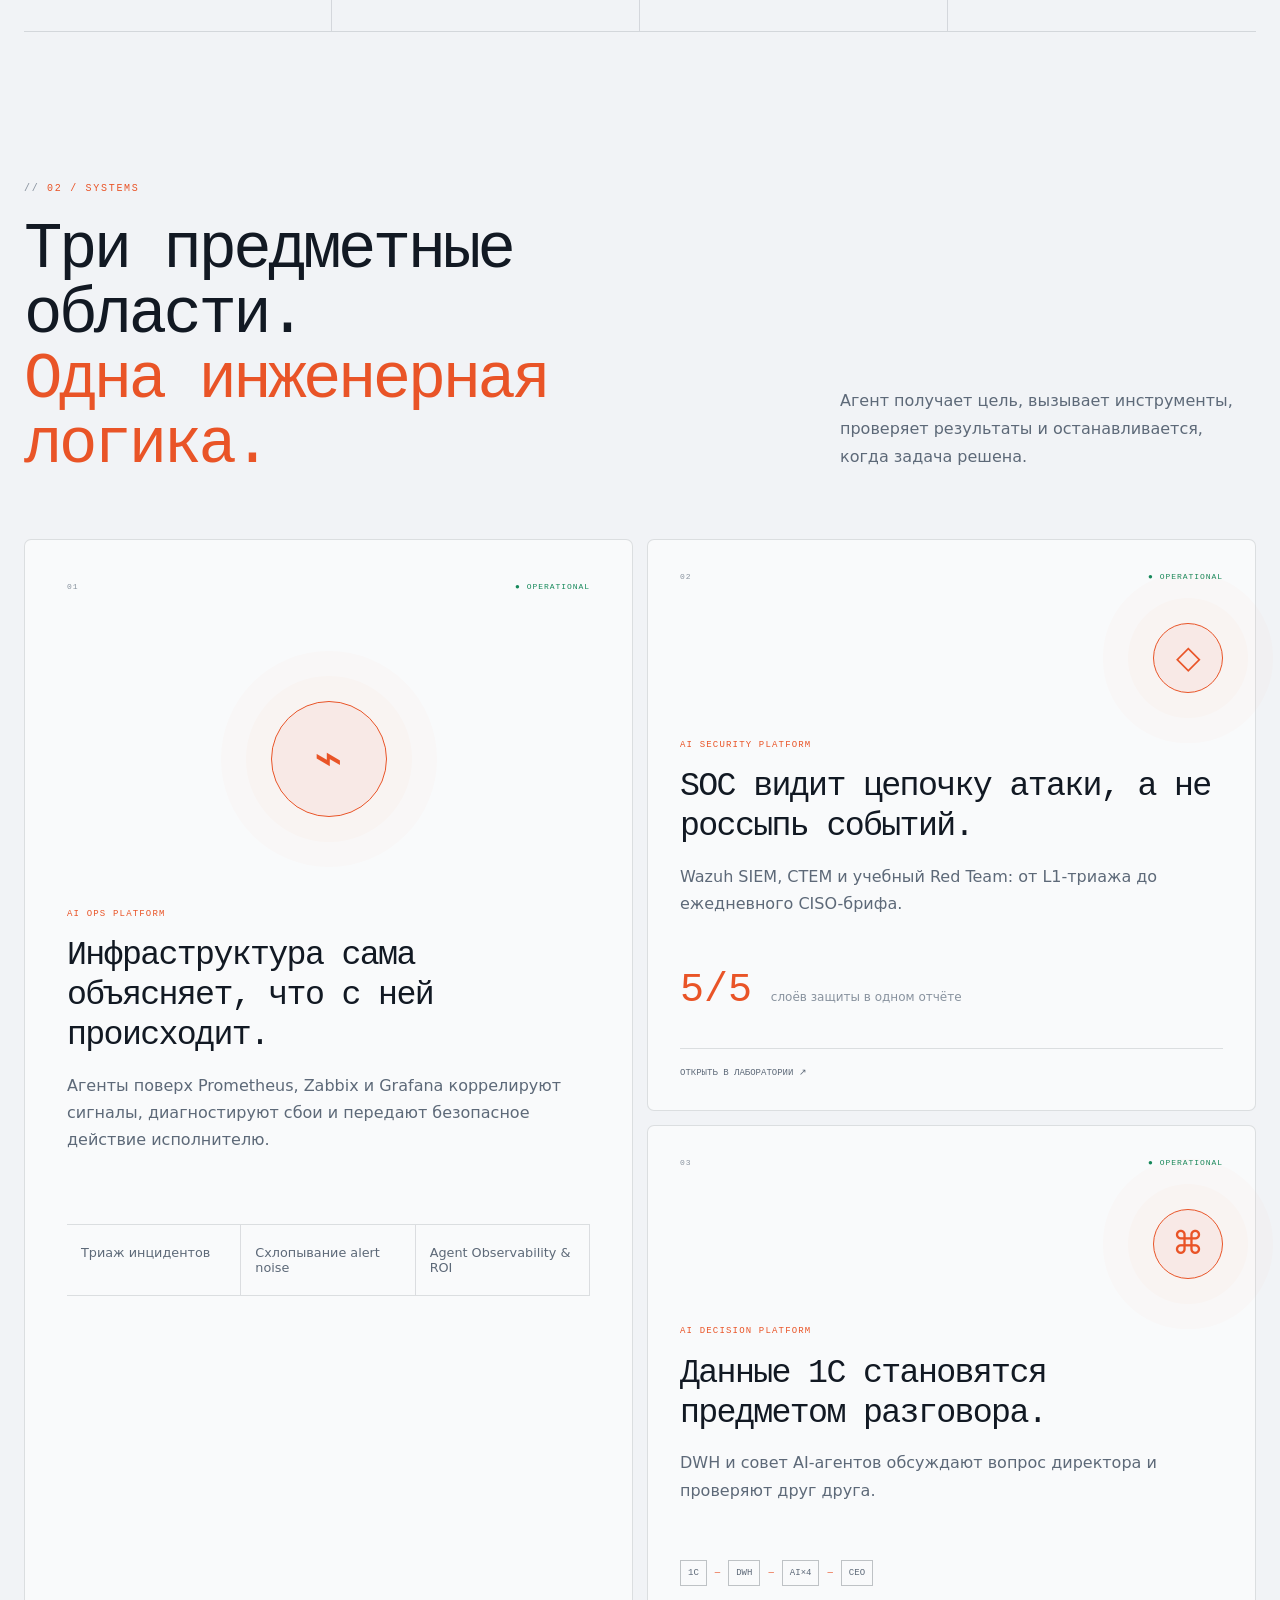
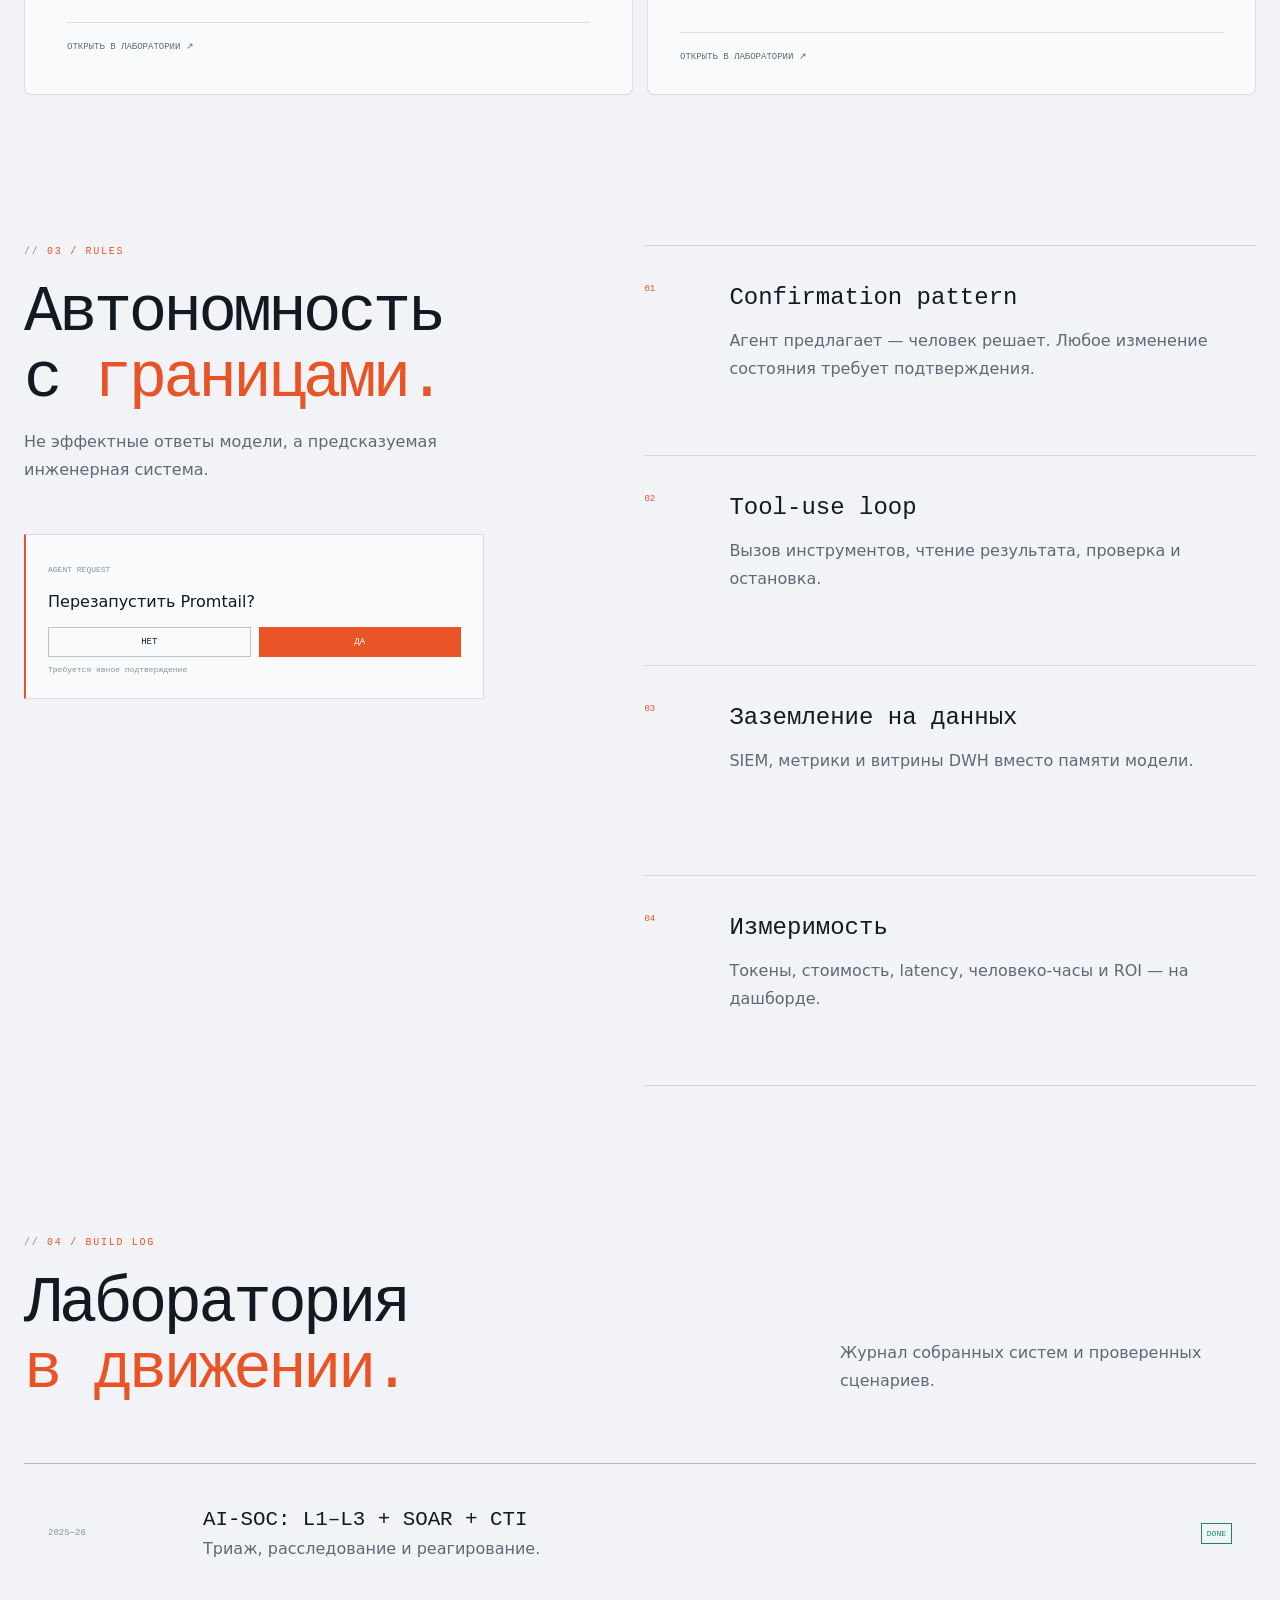
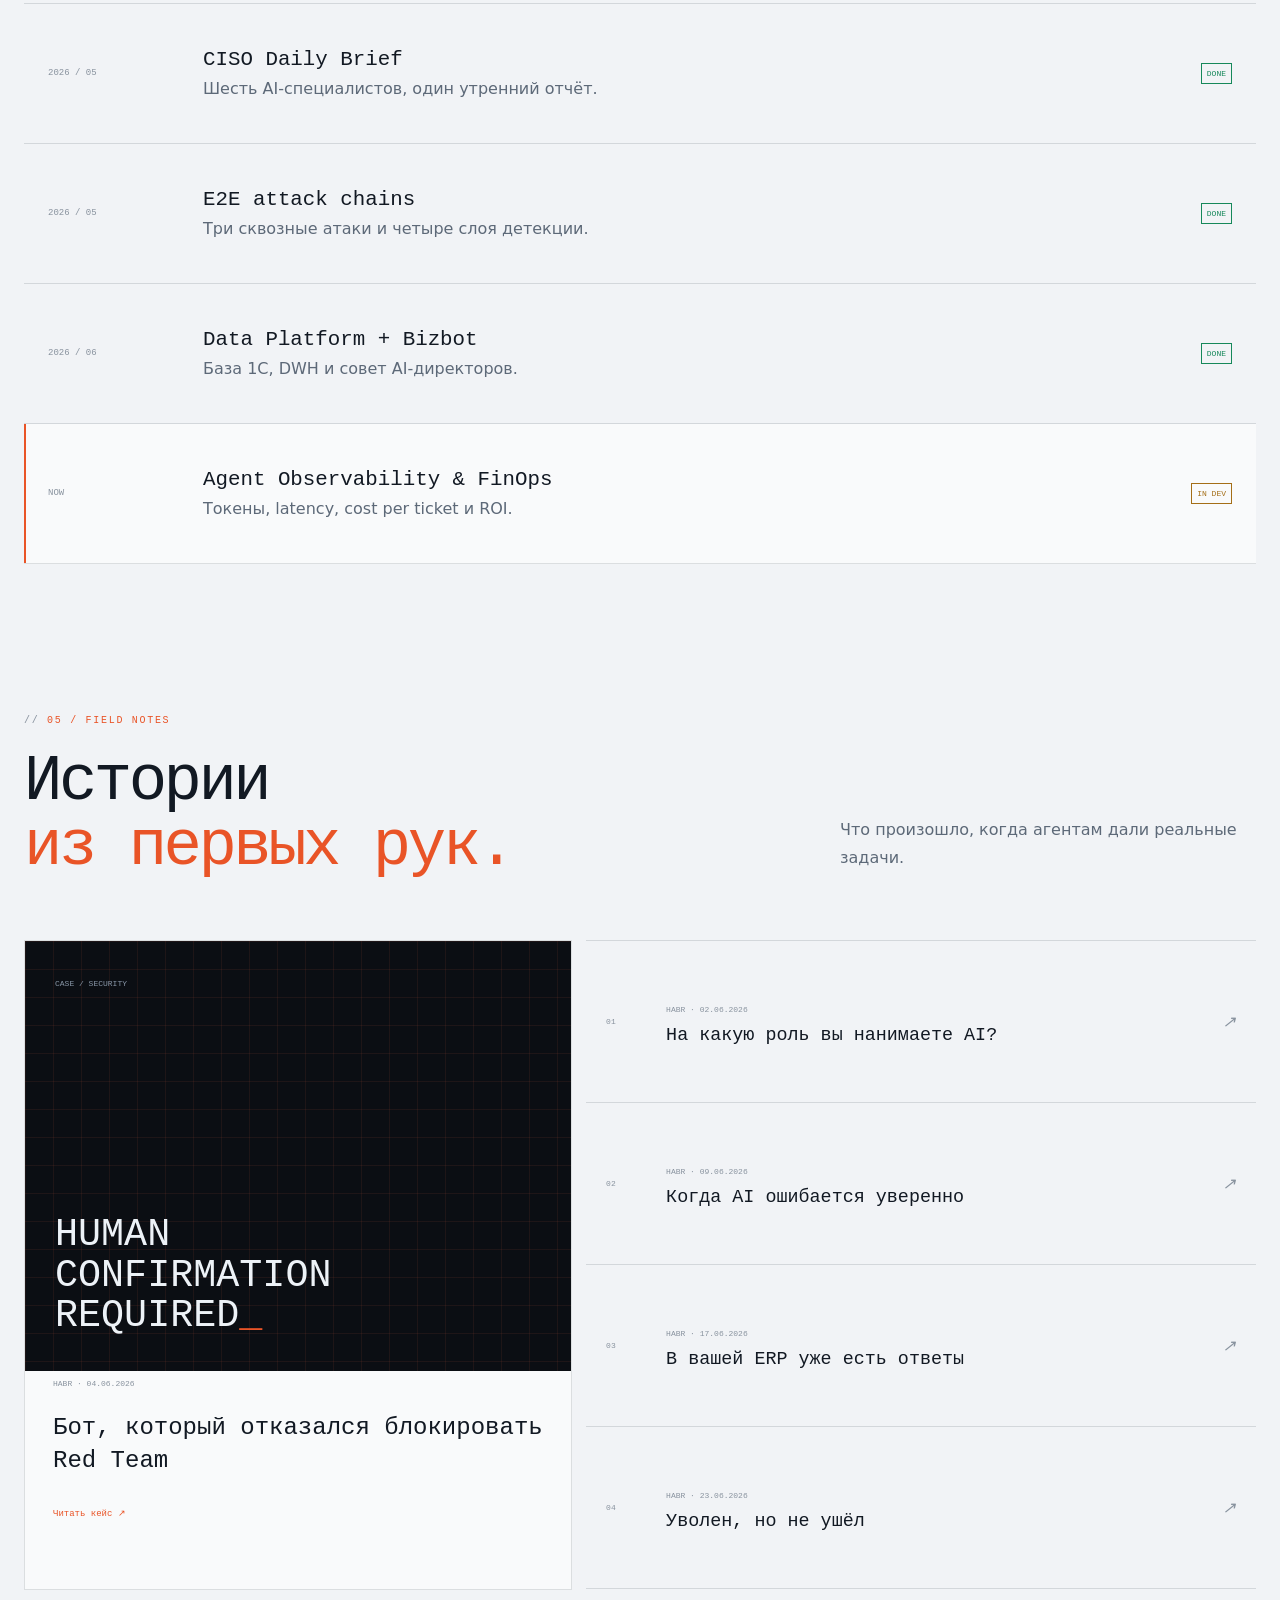
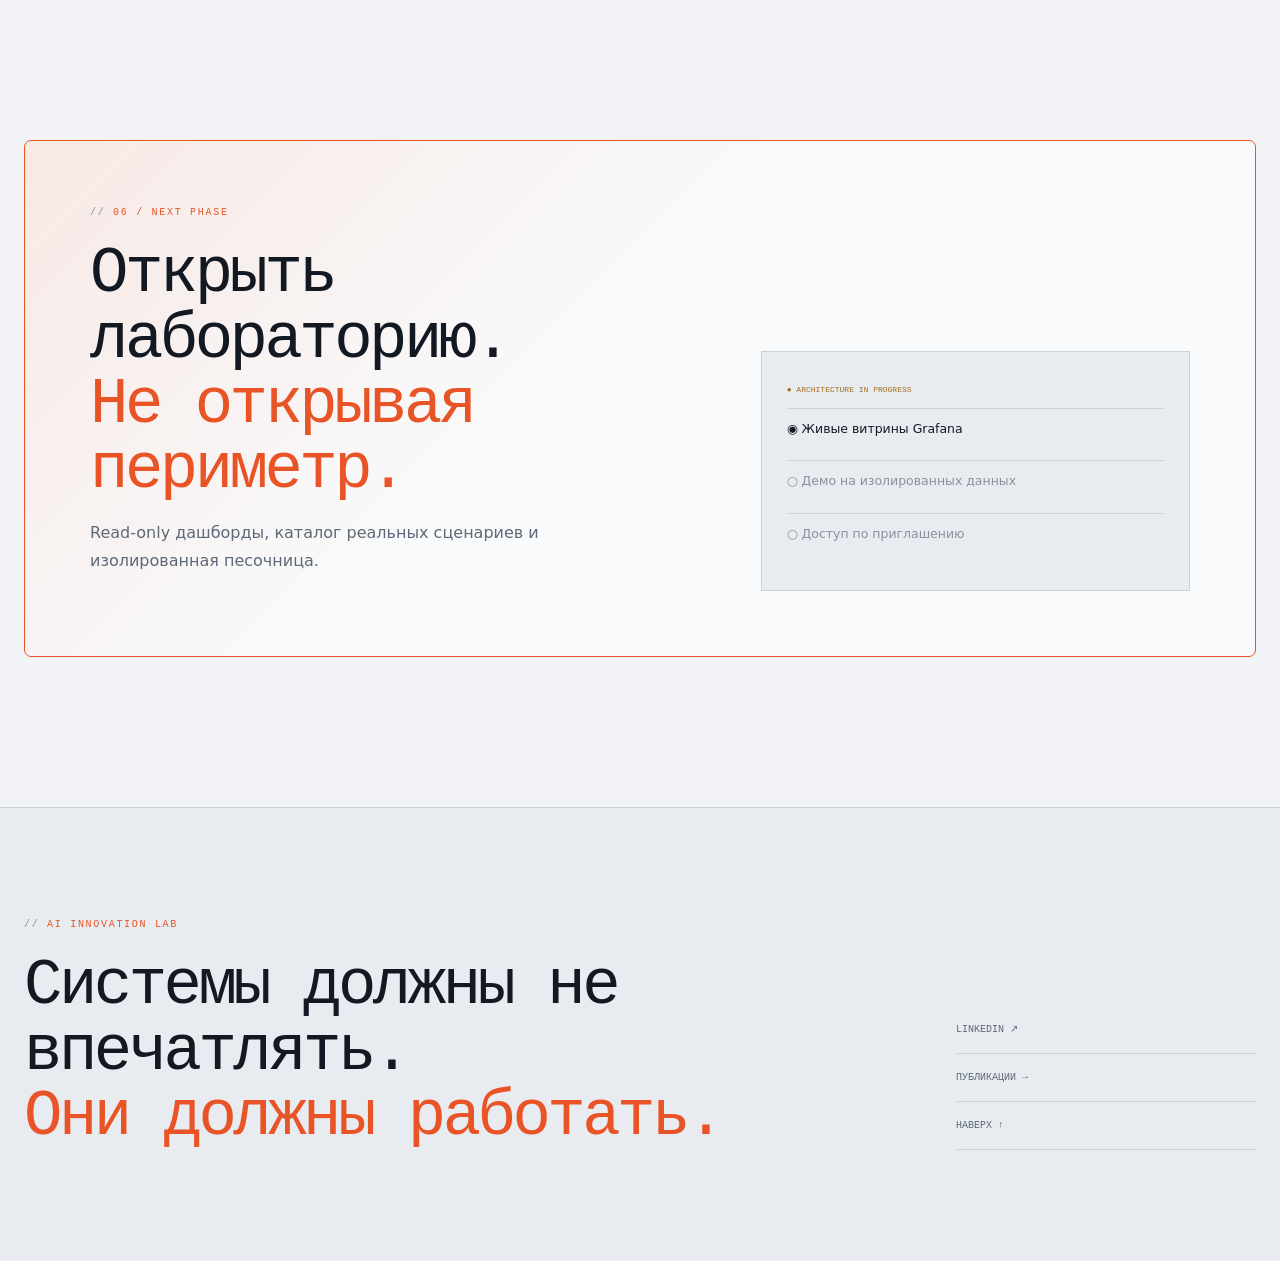
==== commit 9ccd40f8: "Polish v2 with Red Team themes and i18n" ====
--- a/v2/index.html
+++ b/v2/index.html
@@ -29,7 +29,14 @@
         <a href="#projects">Проекты</a>
         <a href="#publications">Публикации</a>
       </nav>
-      <button class="theme-toggle" id="theme-toggle" type="button" aria-label="Переключить тему">◐</button>
+      <div class="preferences">
+        <button class="theme-toggle" id="theme-toggle" type="button" aria-label="Переключить тему"><span aria-hidden="true">☼</span><b id="theme-label">LIGHT</b></button>
+        <div class="lang-switch" role="group" aria-label="Язык">
+          <button class="active" type="button" data-lang="ru" aria-pressed="true">RU</button>
+          <i></i>
+          <button type="button" data-lang="en" aria-pressed="false">EN</button>
+        </div>
+      </div>
       <a class="header-cta" href="#lab">LIVE LAB ↘</a>
     </div>
   </header>
@@ -38,7 +45,7 @@
     <section class="hero">
       <div>
         <p class="overline"><i></i> НЕЗАВИСИМЫЙ R&amp;D-ПРОЕКТ · С ИЮНЯ 2025</p>
-        <h1>AI-системы,<br>которые <em>работают</em><br>в реальном контуре.</h1>
+        <h1>AI-системы внутри<br>корпоративной<br><em>ИТ-инфраструктуры</em></h1>
         <p class="hero-lede">Мультиагентная лаборатория для ИТ-эксплуатации, кибербезопасности и управленческих решений. Агенты анализируют и предлагают. Последнее слово — за человеком.</p>
         <div class="hero-actions">
           <a class="primary-button" href="#lab">Запустить сценарий <span>→</span></a>
@@ -46,12 +53,17 @@
         </div>
       </div>
       <aside class="hero-aside" aria-label="Статус лаборатории">
-        <small>LAB / 01</small>
-        <div class="orbit"><i></i><i></i><b>8</b></div>
+        <small>AI ECOSYSTEM</small>
+        <div class="solar-system" aria-hidden="true">
+          <div class="corporate-core"><b>CORPORATE</b><strong>IT</strong><small>SECURE PERIMETER</small></div>
+          <div class="system-orbit orbit-ops"><span class="platform-planet"><b>OPS</b><i></i></span></div>
+          <div class="system-orbit orbit-sec"><span class="platform-planet"><b>SEC</b><i></i></span></div>
+          <div class="system-orbit orbit-dec"><span class="platform-planet"><b>DEC</b><i></i></span></div>
+        </div>
         <dl>
-          <div><dt>Агенты</dt><dd>08 online</dd></div>
-          <div><dt>Платформы</dt><dd>03 systems</dd></div>
-          <div><dt>Контроль</dt><dd>Human / 100%</dd></div>
+          <div><dt>Орбиты</dt><dd>03 AI PLATFORMS</dd></div>
+          <div><dt>Агенты</dt><dd>08 SHARED ROLES</dd></div>
+          <div><dt>Полномочия</dt><dd>HUMAN / 100%</dd></div>
         </dl>
       </aside>
     </section>
@@ -75,8 +87,11 @@
             <button class="scenario" type="button" role="tab" aria-selected="false" data-scenario="security">
               <span>02</span><b>AI SECURITY<small>CISO Daily Brief</small></b><i>↗</i>
             </button>
+            <button class="scenario" type="button" role="tab" aria-selected="false" data-scenario="redteam">
+              <span>03</span><b>RED TEAM<small>Проверка детектирования</small></b><i>↗</i>
+            </button>
             <button class="scenario" type="button" role="tab" aria-selected="false" data-scenario="decision">
-              <span>03</span><b>AI DECISION<small>Совет AI-директоров</small></b><i>↗</i>
+              <span>04</span><b>AI DECISION<small>Совет AI-директоров</small></b><i>↗</i>
             </button>
           </div>
           <div class="legend"><span><i></i>источник</span><span><i></i>агенты</span><span><i></i>человек</span></div>
@@ -101,16 +116,19 @@
               <path id="ops-out" class="flow ops active" d="M405 90C500 90 490 210 600 210"></path>
               <path id="security-in" class="flow security" d="M130 210C200 210 220 210 275 210"></path>
               <path id="security-out" class="flow security" d="M405 210C480 210 530 210 600 210"></path>
+              <path id="redteam-in" class="flow redteam" d="M130 277C190 277 220 210 275 210"></path>
+              <path id="redteam-out" class="flow redteam" d="M405 210C480 210 530 210 600 210"></path>
               <path id="decision-in" class="flow decision" d="M130 330C200 330 220 330 275 330"></path>
               <path id="decision-out" class="flow decision" d="M405 330C500 330 490 210 600 210"></path>
             </g>
 
             <g class="map-node source active" data-map="ops" transform="translate(20 65)"><rect width="110" height="50" rx="8"></rect><text x="14" y="22">ZABBIX</text><text class="sub" x="14" y="38">metrics / logs</text></g>
             <g class="map-node source" data-map="security" transform="translate(20 185)"><rect width="110" height="50" rx="8"></rect><text x="14" y="22">WAZUH</text><text class="sub" x="14" y="38">SIEM / CTEM</text></g>
+            <g class="map-node source red-node" data-map="redteam" transform="translate(20 252)"><rect width="110" height="50" rx="8"></rect><text x="14" y="22">RED TEAM</text><text class="sub" x="14" y="38">isolated range</text></g>
             <g class="map-node source" data-map="decision" transform="translate(20 305)"><rect width="110" height="50" rx="8"></rect><text x="14" y="22">1C / DWH</text><text class="sub" x="14" y="38">business data</text></g>
 
             <g class="map-node platform active" data-map="ops" transform="translate(275 57)"><rect width="130" height="66" rx="10"></rect><circle cx="18" cy="18" r="4"></circle><text x="18" y="39">AI OPS</text><text class="sub" x="18" y="54">3 agents ready</text></g>
-            <g class="map-node platform" data-map="security" transform="translate(275 177)"><rect width="130" height="66" rx="10"></rect><circle cx="18" cy="18" r="4"></circle><text x="18" y="39">AI SECURITY</text><text class="sub" x="18" y="54">6 agents ready</text></g>
+            <g class="map-node platform" data-map="security redteam" transform="translate(275 177)"><rect width="130" height="66" rx="10"></rect><circle cx="18" cy="18" r="4"></circle><text x="18" y="39">AI SECURITY</text><text class="sub" x="18" y="54">6 agents ready</text></g>
             <g class="map-node platform" data-map="decision" transform="translate(275 297)"><rect width="130" height="66" rx="10"></rect><circle cx="18" cy="18" r="4"></circle><text x="18" y="39">AI DECISION</text><text class="sub" x="18" y="54">4 roles ready</text></g>
 
             <g class="map-node human" transform="translate(600 177)"><rect width="48" height="66" rx="10"></rect><circle cx="24" cy="18" r="5"></circle><text x="24" y="40" text-anchor="middle">TG</text><text class="sub" x="24" y="55" text-anchor="middle">HUMAN</text></g>
--- a/v2/styles.css
+++ b/v2/styles.css
@@ -14,6 +14,12 @@
   --accent:#e95427; --accent2:#d84b20; --wash:rgba(233,84,39,.1);
   --green:#16885a; --amber:#a46e17;
 }
+html[data-theme="light"] .ambient:after{background-image:linear-gradient(rgba(22,31,43,.025) 1px,transparent 1px),linear-gradient(90deg,rgba(22,31,43,.025) 1px,transparent 1px)}
+html[data-theme="light"] .map-node rect,html[data-theme="light"] .agent-pills rect{fill:#fff}
+html[data-theme="light"] .map-node.active rect{filter:drop-shadow(0 0 7px rgba(233,84,39,.18))}
+html[data-theme="light"] .map-node.human rect{fill:#fff}
+html[data-theme="light"] .map-node.active text,html[data-theme="light"] .map-node.human text{fill:#fff}
+html[data-theme="light"] .map-node.active .sub,html[data-theme="light"] .map-node.human .sub{fill:#aeb8c5}
 *{box-sizing:border-box}
 html{scroll-behavior:smooth}
 body{margin:0;overflow-x:hidden;background:var(--bg);color:var(--text);font-family:var(--sans);-webkit-font-smoothing:antialiased}
@@ -29,7 +35,7 @@
 .brand svg{width:36px}.brand svg rect{fill:var(--panel);stroke:var(--line2)}.brand svg path{fill:none;stroke:var(--muted);stroke-width:1.4}.brand svg circle{fill:var(--muted)}.brand svg .out{fill:var(--accent)}
 .brand b{color:var(--accent)}.brand small{display:block;margin-top:4px;color:var(--faint);font-size:8px;letter-spacing:.18em}
 header nav{display:flex;gap:28px;margin-left:auto}header nav a{color:var(--muted);font:10px var(--mono);letter-spacing:.11em;text-decoration:none;text-transform:uppercase}header nav a:hover{color:var(--text)}
-.theme-toggle{width:38px;height:38px;border:1px solid var(--line);border-radius:50%;background:none;cursor:pointer}.theme-toggle:hover{color:var(--accent);border-color:var(--accent)}
+.preferences{display:flex;align-items:center;gap:8px}.theme-toggle{height:38px;display:flex;align-items:center;gap:7px;padding:0 11px;border:1px solid var(--line);border-radius:19px;background:none;color:var(--muted);cursor:pointer}.theme-toggle span{font-size:13px}.theme-toggle b{font:8px var(--mono);letter-spacing:.09em}.theme-toggle:hover{color:var(--accent);border-color:var(--accent)}.lang-switch{height:38px;display:flex;align-items:center;gap:5px;padding:0 8px;border:1px solid var(--line);border-radius:19px}.lang-switch button{padding:0;border:0;background:none;color:var(--faint);font:8px var(--mono);cursor:pointer}.lang-switch button.active{color:var(--accent)}.lang-switch i{width:1px;height:10px;background:var(--line2)}
 .header-cta{height:38px;display:flex;align-items:center;padding:0 15px;border:1px solid var(--line2);border-radius:4px;font:10px var(--mono);letter-spacing:.12em;text-decoration:none}
 
 .hero{width:min(var(--max),calc(100% - 48px));min-height:610px;margin:auto;padding:90px 0 70px;display:grid;grid-template-columns:minmax(0,1fr) 290px;gap:80px;align-items:center}
@@ -40,8 +46,8 @@
 .hero-lede{max-width:690px;margin:35px 0 0;color:var(--muted);font-size:clamp(1rem,1.3vw,1.2rem);line-height:1.75}
 .hero-actions{display:flex;align-items:center;gap:28px;margin-top:38px}.primary-button{min-width:220px;display:flex;justify-content:space-between;padding:15px 18px;color:#fff;background:var(--accent);border-radius:3px;font:11px var(--mono);letter-spacing:.08em;text-decoration:none;text-transform:uppercase}.text-link{color:var(--muted);font:11px var(--mono);text-decoration:none;text-transform:uppercase}
 .hero-aside{padding-left:42px;border-left:1px solid var(--line)}.hero-aside>small{color:var(--faint);font:9px var(--mono);letter-spacing:.14em}
-.orbit{position:relative;width:170px;height:170px;margin:25px auto 36px;border:1px solid var(--line2);border-radius:50%;animation:spin 12s linear infinite}.orbit:after{content:"";position:absolute;inset:24px;border:1px dashed var(--line2);border-radius:50%}.orbit>i:first-child{position:absolute;top:-4px;left:50%;width:7px;height:7px;border-radius:50%;background:var(--accent);box-shadow:0 0 12px var(--accent)}.orbit>i:nth-child(2){position:absolute;z-index:2;top:21px;left:50%;width:7px;height:7px;border-radius:50%;background:var(--green)}.orbit b{position:absolute;inset:53px;z-index:3;display:grid;place-items:center;border:1px solid var(--accent);border-radius:50%;color:var(--accent);background:var(--wash);font:28px var(--mono);animation:spin 12s linear infinite reverse}
-@keyframes spin{to{transform:rotate(360deg)}}
+.solar-system{position:relative;width:224px;height:224px;margin:18px auto 26px}.corporate-core{position:absolute;z-index:8;inset:79px;display:flex;flex-direction:column;align-items:center;justify-content:center;border:1px solid var(--green);border-radius:50%;background:color-mix(in srgb,var(--panel) 94%,transparent);box-shadow:0 0 28px rgba(87,215,155,.09),0 0 0 7px rgba(87,215,155,.025)}.corporate-core b{color:var(--green);font:5.5px var(--mono);letter-spacing:.08em}.corporate-core strong{margin:1px 0;color:var(--text);font:20px var(--mono);font-weight:500}.corporate-core small{color:var(--faint);font:4.5px var(--mono);letter-spacing:.04em}.system-orbit{position:absolute;left:50%;top:50%;border:1px solid var(--line2);border-radius:50%;transform-origin:center}.system-orbit:after{content:"";position:absolute;inset:-1px;border-radius:50%;border-top:1px solid rgba(255,112,67,.2)}.orbit-ops{width:100px;height:100px;margin:-50px;animation:orbit-cw 8s linear -1s infinite}.orbit-sec{width:154px;height:154px;margin:-77px;animation:orbit-cw 13s linear -5.5s infinite}.orbit-dec{width:212px;height:212px;margin:-106px;animation:orbit-cw 19s linear -13s infinite}.platform-planet{position:absolute;z-index:5;left:50%;top:-10px;min-width:34px;height:20px;display:flex;align-items:center;justify-content:center;gap:4px;padding:0 6px;border:1px solid var(--accent);border-radius:10px;color:var(--accent);background:var(--bg);box-shadow:0 0 10px rgba(255,112,67,.14);font:6.5px var(--mono);letter-spacing:.06em}.platform-planet i{width:4px;height:4px;border-radius:50%;background:var(--accent);box-shadow:0 0 5px var(--accent)}.orbit-ops .platform-planet{animation:counter-cw 8s linear -1s infinite}.orbit-sec .platform-planet{animation:counter-cw 13s linear -5.5s infinite}.orbit-dec .platform-planet{animation:counter-cw 19s linear -13s infinite}.orbit-sec .platform-planet{border-color:var(--amber);color:var(--amber)}.orbit-sec .platform-planet i{background:var(--amber);box-shadow:0 0 5px var(--amber)}.orbit-dec .platform-planet{border-color:var(--green);color:var(--green)}.orbit-dec .platform-planet i{background:var(--green);box-shadow:0 0 5px var(--green)}
+@keyframes orbit-cw{to{transform:rotate(360deg)}}@keyframes counter-cw{to{transform:rotate(-360deg)}}
 .hero-aside dl div{display:flex;justify-content:space-between;padding:11px 0;border-top:1px solid var(--line)}.hero-aside dt,.hero-aside dd{color:var(--faint);font:9px var(--mono);letter-spacing:.1em;text-transform:uppercase}.hero-aside dd{margin:0;color:var(--muted)}
 
 .lab-shell{width:min(1560px,calc(100% - 32px));margin:auto;border:1px solid var(--line2);border-radius:9px;overflow:hidden;background:var(--panel);box-shadow:0 45px 100px rgba(0,0,0,.27)}
@@ -53,7 +59,7 @@
 
 .pipeline-panel{min-width:0;display:flex;flex-direction:column;background:var(--soft)}.panel-label,.readout{display:flex;justify-content:space-between;color:var(--faint);font:8px var(--mono);letter-spacing:.12em}.panel-label{padding:20px 22px 5px}.panel-label span:last-child{color:var(--muted)}
 .pipeline-map{width:100%;height:auto;margin:auto 0;overflow:visible}.map-grid path{fill:none;stroke:var(--line);stroke-width:.55}.flow{stroke:var(--line2);stroke-width:1.2;transition:.35s}.flow:not(.active){opacity:.24}.flow.active{stroke:url(#hotline);stroke-width:2;filter:drop-shadow(0 0 4px rgba(255,112,67,.5))}
-.map-node rect{fill:var(--panel);stroke:var(--line2);transition:.35s}.map-node text{fill:var(--muted);font:600 10px var(--mono)}.map-node .sub{fill:var(--faint);font-size:7px;font-weight:400}.map-node circle{fill:var(--faint)}.map-node:not(.active):not(.human){opacity:.3}.map-node.active rect{stroke:var(--accent);filter:url(#glow)}.map-node.active text{fill:var(--text)}.map-node.platform.active circle{fill:var(--green);filter:drop-shadow(0 0 4px var(--green))}.map-node.human rect{stroke:var(--green)}.map-node.human circle{fill:var(--green);filter:drop-shadow(0 0 5px var(--green))}
+.map-node rect{fill:var(--panel);stroke:var(--line2);transition:.35s}.map-node text{fill:var(--muted);font:600 10px var(--mono)}.map-node .sub{fill:var(--faint);font-size:7px;font-weight:400}.map-node circle{fill:var(--faint)}.map-node.red-node rect{stroke-dasharray:5 3}.map-node:not(.active):not(.human){opacity:.3}.map-node.active rect{stroke:var(--accent);filter:url(#glow)}.map-node.active text{fill:var(--text)}.map-node.platform.active circle{fill:var(--green);filter:drop-shadow(0 0 4px var(--green))}.map-node.human rect{stroke:var(--green)}.map-node.human circle{fill:var(--green);filter:drop-shadow(0 0 5px var(--green))}
 .packet{fill:var(--accent);filter:drop-shadow(0 0 5px var(--accent))}
 .agent-pills>g{opacity:0;animation:agent-in .3s ease var(--delay) forwards}.agent-pills rect{fill:var(--panel);stroke:var(--accent);stroke-width:1.2;filter:drop-shadow(0 0 3px rgba(255,112,67,.35))}.agent-pills text{fill:var(--accent);font:600 6.5px var(--mono);dominant-baseline:middle}
 @keyframes agent-in{to{opacity:1}}
@@ -78,6 +84,6 @@
 
 .reveal{opacity:0;transform:translateY(24px);transition:.75s}.reveal.visible{opacity:1;transform:none}
 @media(max-width:1180px){.lab-grid{grid-template-columns:240px minmax(430px,1fr)}.console{grid-column:1/-1;min-height:480px;border:0;border-top:1px solid var(--line)}.principles{gap:70px}}
-@media(max-width:880px){header nav{display:none}.hero{grid-template-columns:1fr}.hero-aside{display:none}.lab-grid{grid-template-columns:1fr}.lab-selector{border:0;border-bottom:1px solid var(--line)}.scenario-list{display:grid;grid-template-columns:repeat(3,1fr)}.scenario{grid-template-columns:20px 1fr}.scenario>i{display:none}.legend{margin-top:20px}.pipeline-panel{min-height:500px}.metrics{grid-template-columns:repeat(2,1fr)}.section-heading,.principles,.publication-grid,.access{grid-template-columns:1fr}.principle-intro{position:static}.system-grid{grid-template-columns:1fr}.system-card.wide{grid-row:auto;min-height:780px}}
-@media(max-width:600px){.header-inner,.hero,.metrics,.section{width:calc(100% - 28px)}.brand small,.header-cta{display:none}.header-inner{height:66px}.theme-toggle{margin-left:auto}.hero{min-height:auto;padding:55px 0}.hero h1{font-size:clamp(2.55rem,12.5vw,4rem)}.hero-actions{align-items:flex-start;flex-direction:column}.primary-button{width:100%}.lab-shell{width:calc(100% - 14px)}.lab-topbar p{display:none}.lab-topbar>span{margin-left:auto}.lab-selector{padding:25px 16px}.scenario-list{grid-template-columns:1fr}.pipeline-panel{min-height:390px;overflow:hidden}.panel-label span:last-child,.readout span:nth-child(2){display:none}.pipeline-map{width:100%}.console{min-height:500px}.message-feed{min-height:330px}.metrics>div{min-height:135px;align-items:flex-start;flex-direction:column;gap:8px;padding:20px}.section{padding-top:105px}.section h2,footer h2{font-size:clamp(2.3rem,12vw,3.6rem)}.system-card,.system-card.wide{min-height:630px;padding:25px}.system-card.wide .system-icon{width:75px;height:75px;margin:60px auto;font-size:2rem}.system-card ul{grid-template-columns:1fr}.system-card li{border:0;border-bottom:1px solid var(--line)}.project-log article{grid-template-columns:65px 1fr;gap:15px;padding:22px 8px}.project-log article>span{grid-column:2;justify-self:start}.access{margin-block:100px;padding:30px 22px}footer{grid-template-columns:1fr;padding:80px 14px}}
+@media(max-width:880px){header nav{display:none}.hero{grid-template-columns:1fr}.hero-aside{display:none}.lab-grid{grid-template-columns:1fr}.lab-selector{border:0;border-bottom:1px solid var(--line)}.scenario-list{display:grid;grid-template-columns:repeat(2,1fr)}.scenario{grid-template-columns:20px 1fr}.scenario>i{display:none}.legend{margin-top:20px}.pipeline-panel{min-height:500px}.metrics{grid-template-columns:repeat(2,1fr)}.section-heading,.principles,.publication-grid,.access{grid-template-columns:1fr}.principle-intro{position:static}.system-grid{grid-template-columns:1fr}.system-card.wide{grid-row:auto;min-height:780px}}
+@media(max-width:600px){.header-inner,.hero,.metrics,.section{width:calc(100% - 28px)}.brand small,.header-cta{display:none}.header-inner{height:66px;gap:12px}.preferences{margin-left:auto}.theme-toggle{width:38px;justify-content:center;padding:0}.theme-toggle b{display:none}.hero{min-height:auto;padding:55px 0}.hero h1{font-size:clamp(2.55rem,12.5vw,4rem)}.hero-actions{align-items:flex-start;flex-direction:column}.primary-button{width:100%}.lab-shell{width:calc(100% - 14px)}.lab-topbar p{display:none}.lab-topbar>span{margin-left:auto}.lab-selector{padding:25px 16px}.scenario-list{grid-template-columns:1fr}.pipeline-panel{min-height:390px;overflow:hidden}.panel-label span:last-child,.readout span:nth-child(2){display:none}.pipeline-map{width:100%}.console{min-height:500px}.message-feed{min-height:330px}.metrics>div{min-height:135px;align-items:flex-start;flex-direction:column;gap:8px;padding:20px}.section{padding-top:105px}.section h2,footer h2{font-size:clamp(2.3rem,12vw,3.6rem)}.system-card,.system-card.wide{min-height:630px;padding:25px}.system-card.wide .system-icon{width:75px;height:75px;margin:60px auto;font-size:2rem}.system-card ul{grid-template-columns:1fr}.system-card li{border:0;border-bottom:1px solid var(--line)}.project-log article{grid-template-columns:65px 1fr;gap:15px;padding:22px 8px}.project-log article>span{grid-column:2;justify-self:start}.access{margin-block:100px;padding:30px 22px}footer{grid-template-columns:1fr;padding:80px 14px}}
 @media(prefers-reduced-motion:reduce){html{scroll-behavior:auto}*,*:before,*:after{animation-duration:.01ms!important;animation-iteration-count:1!important;transition-duration:.01ms!important}.reveal{opacity:1;transform:none}}
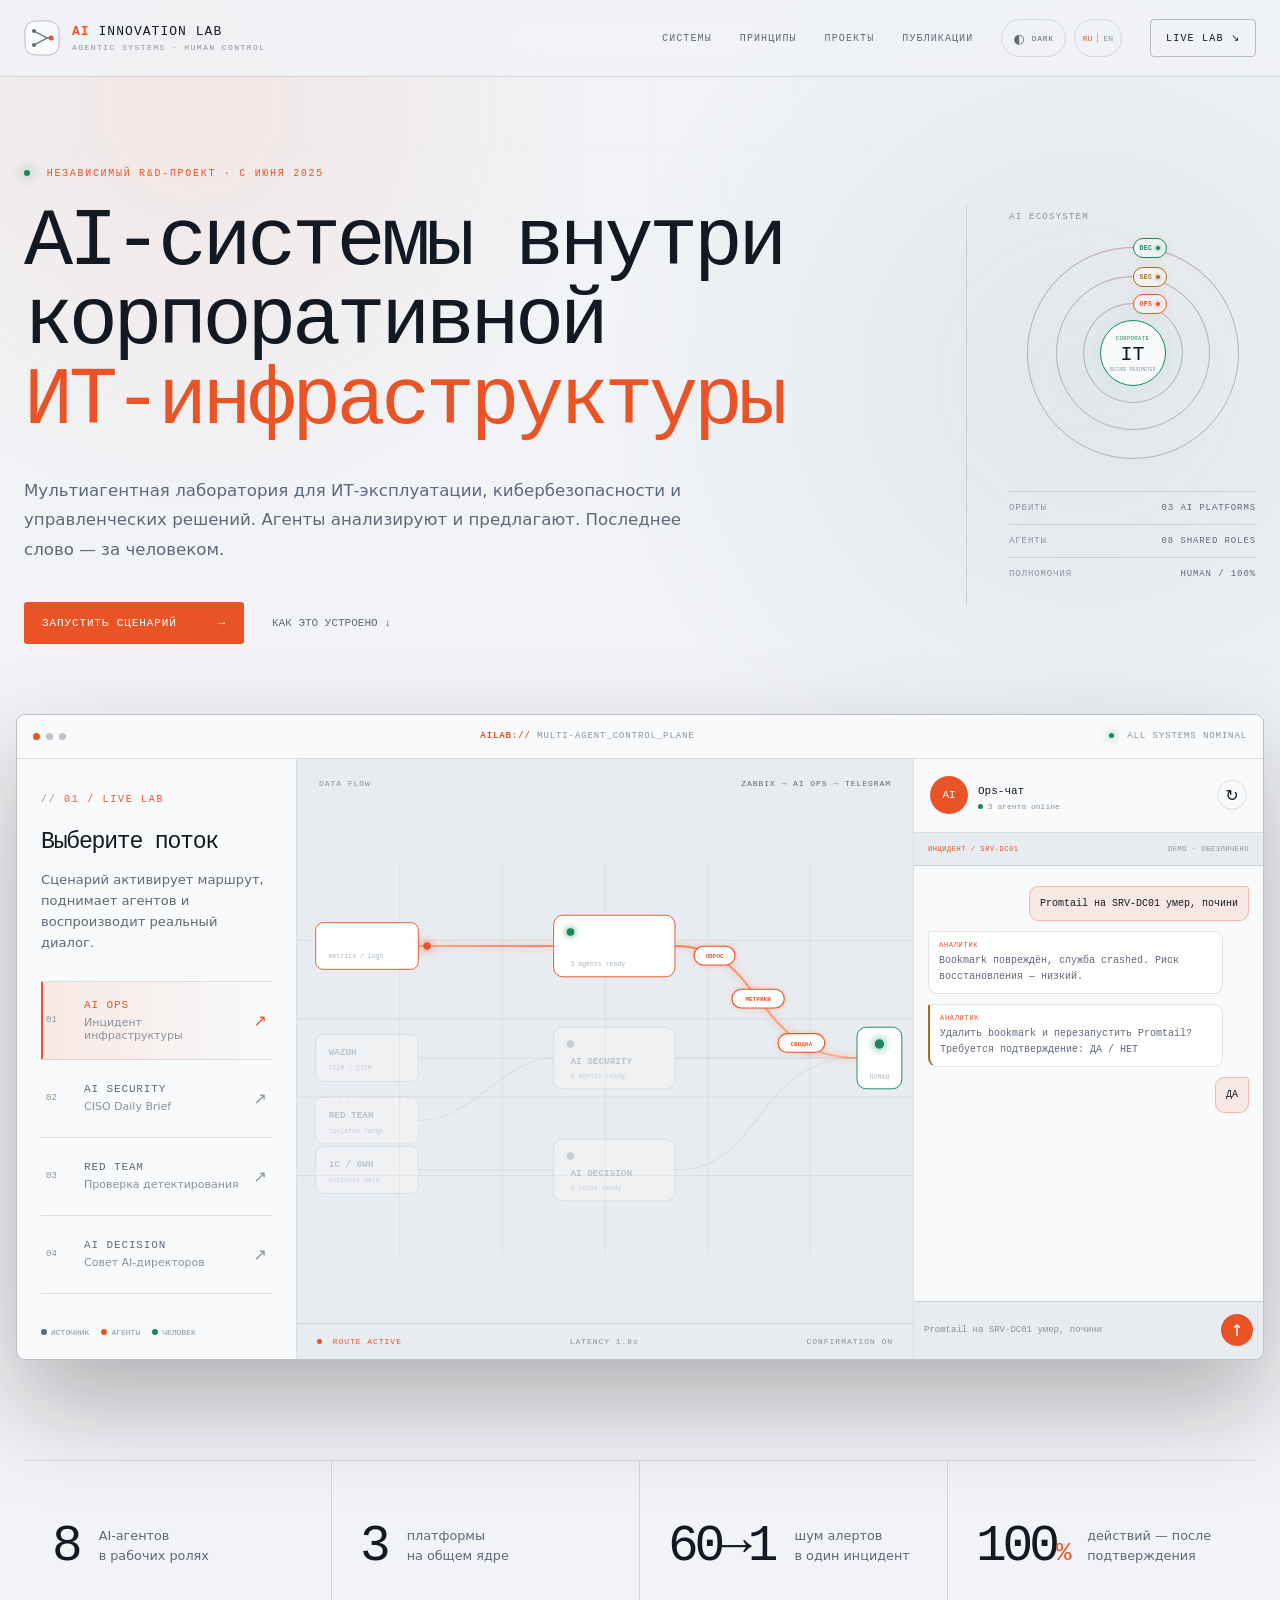
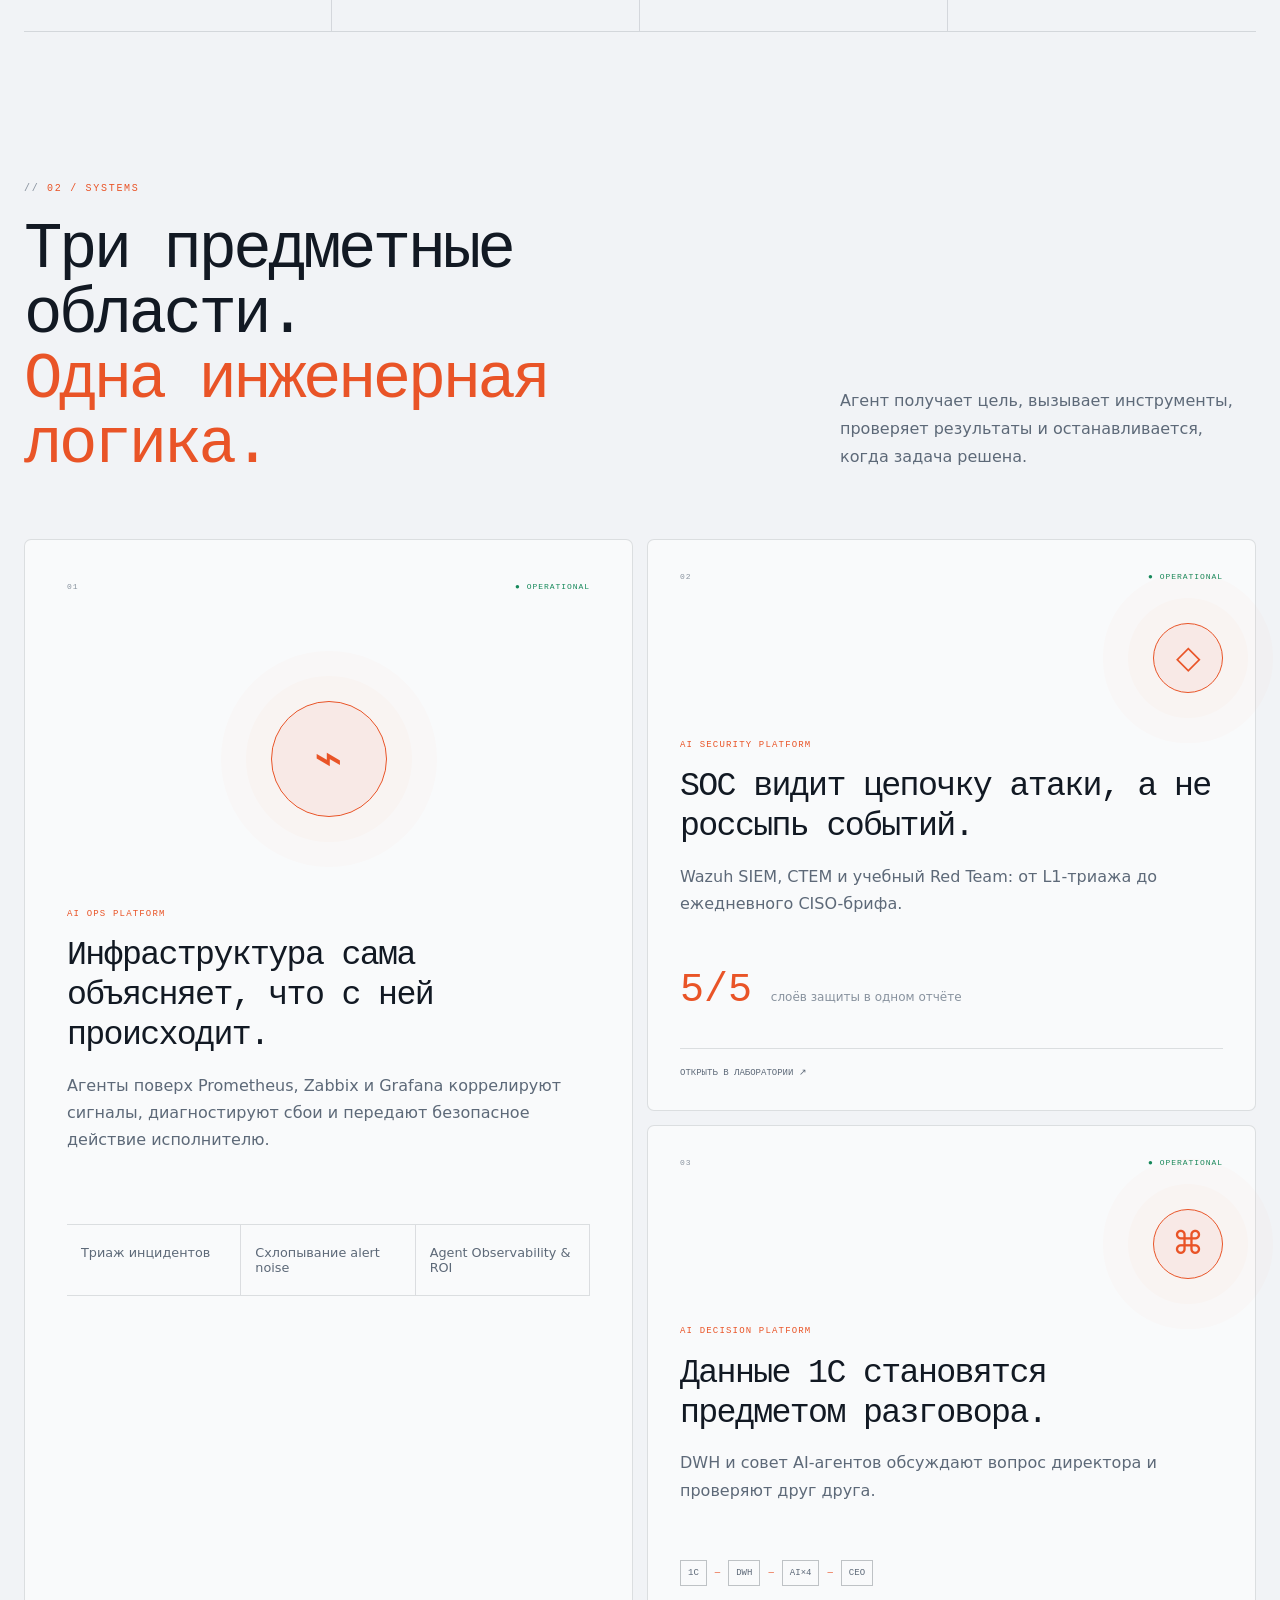
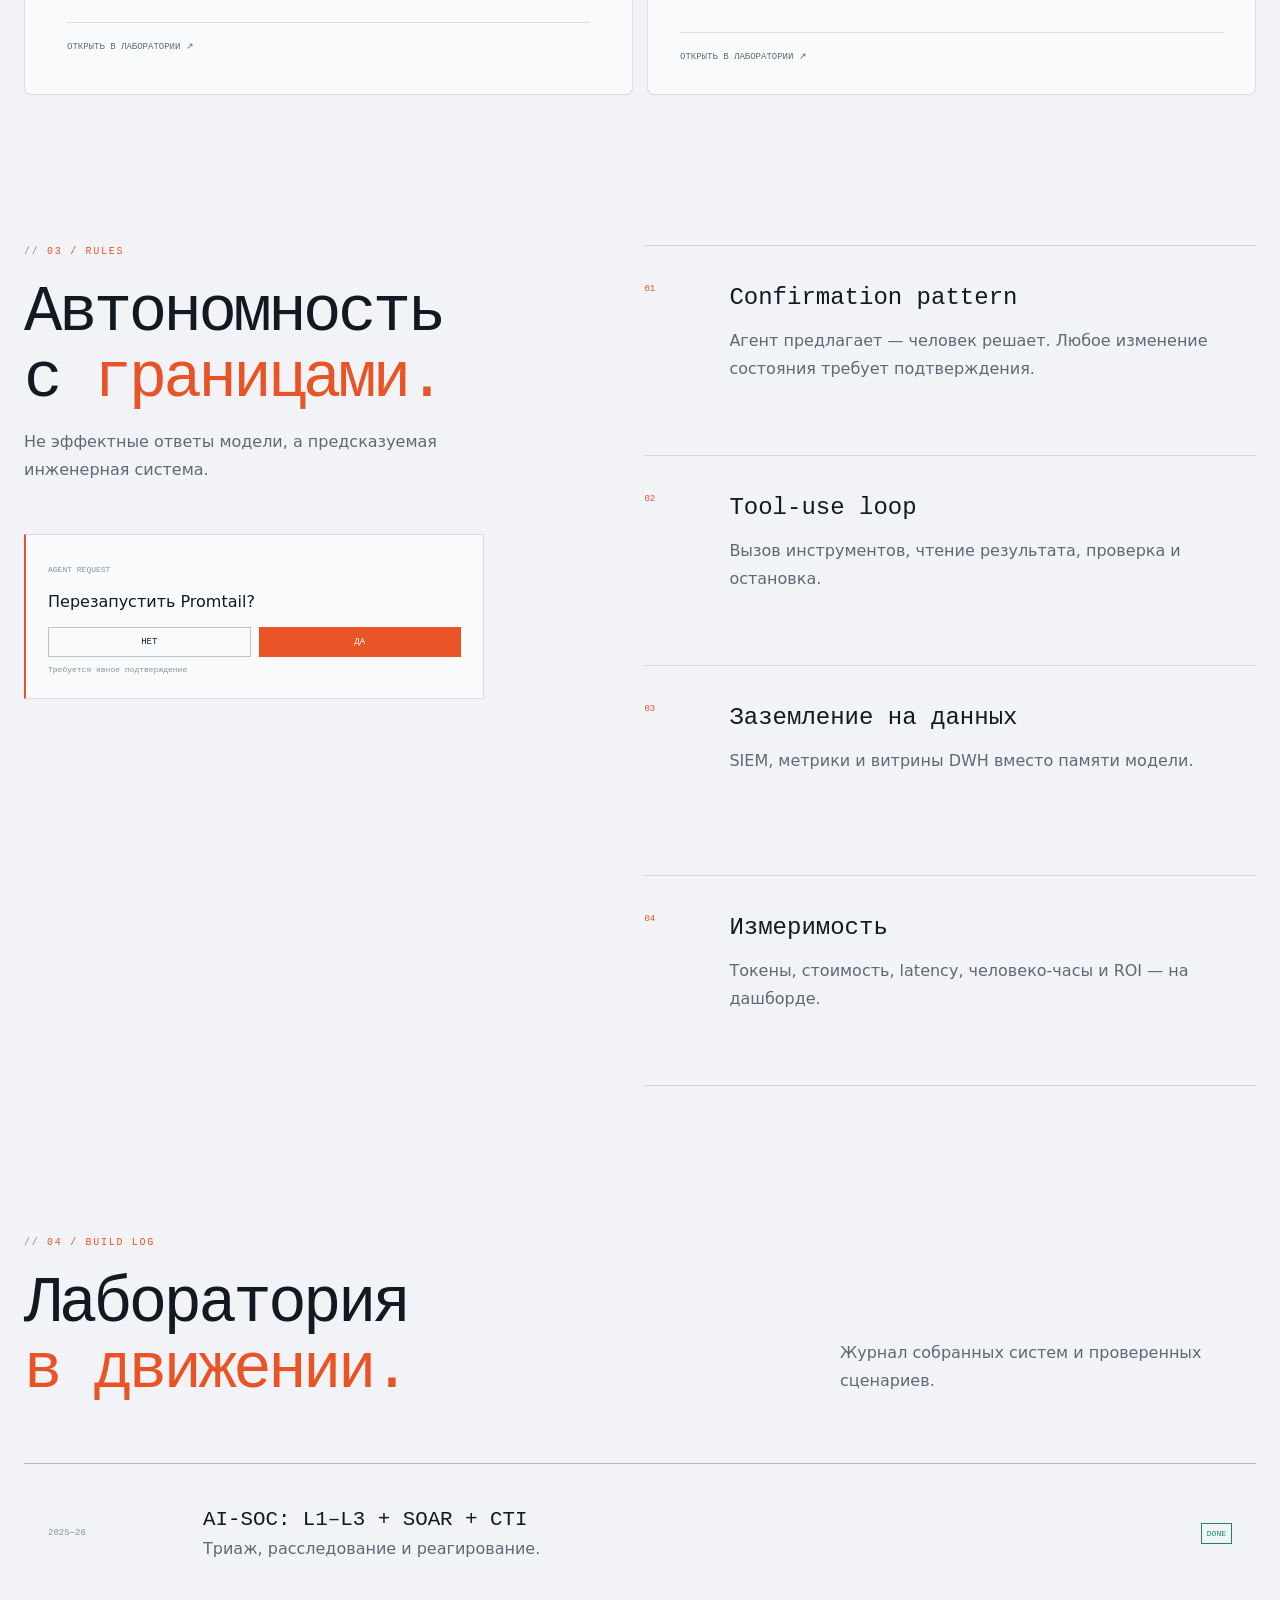
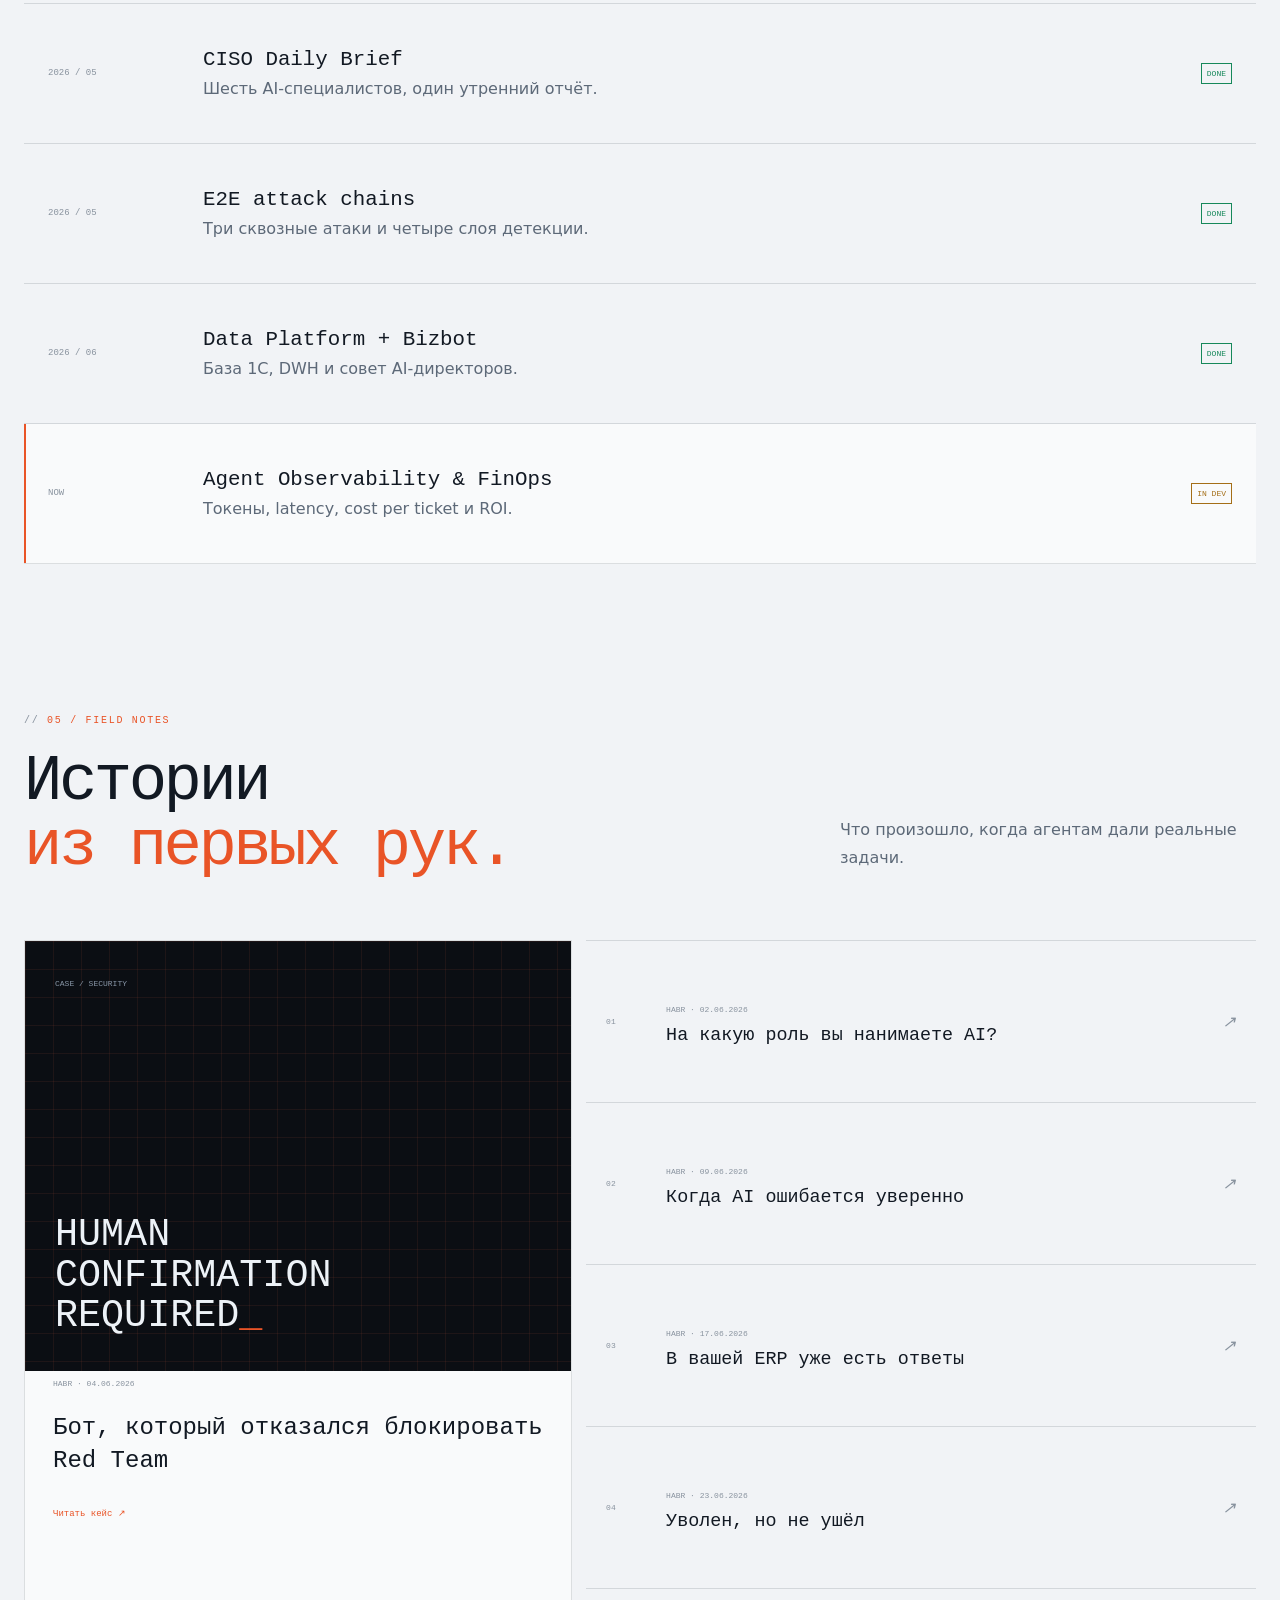
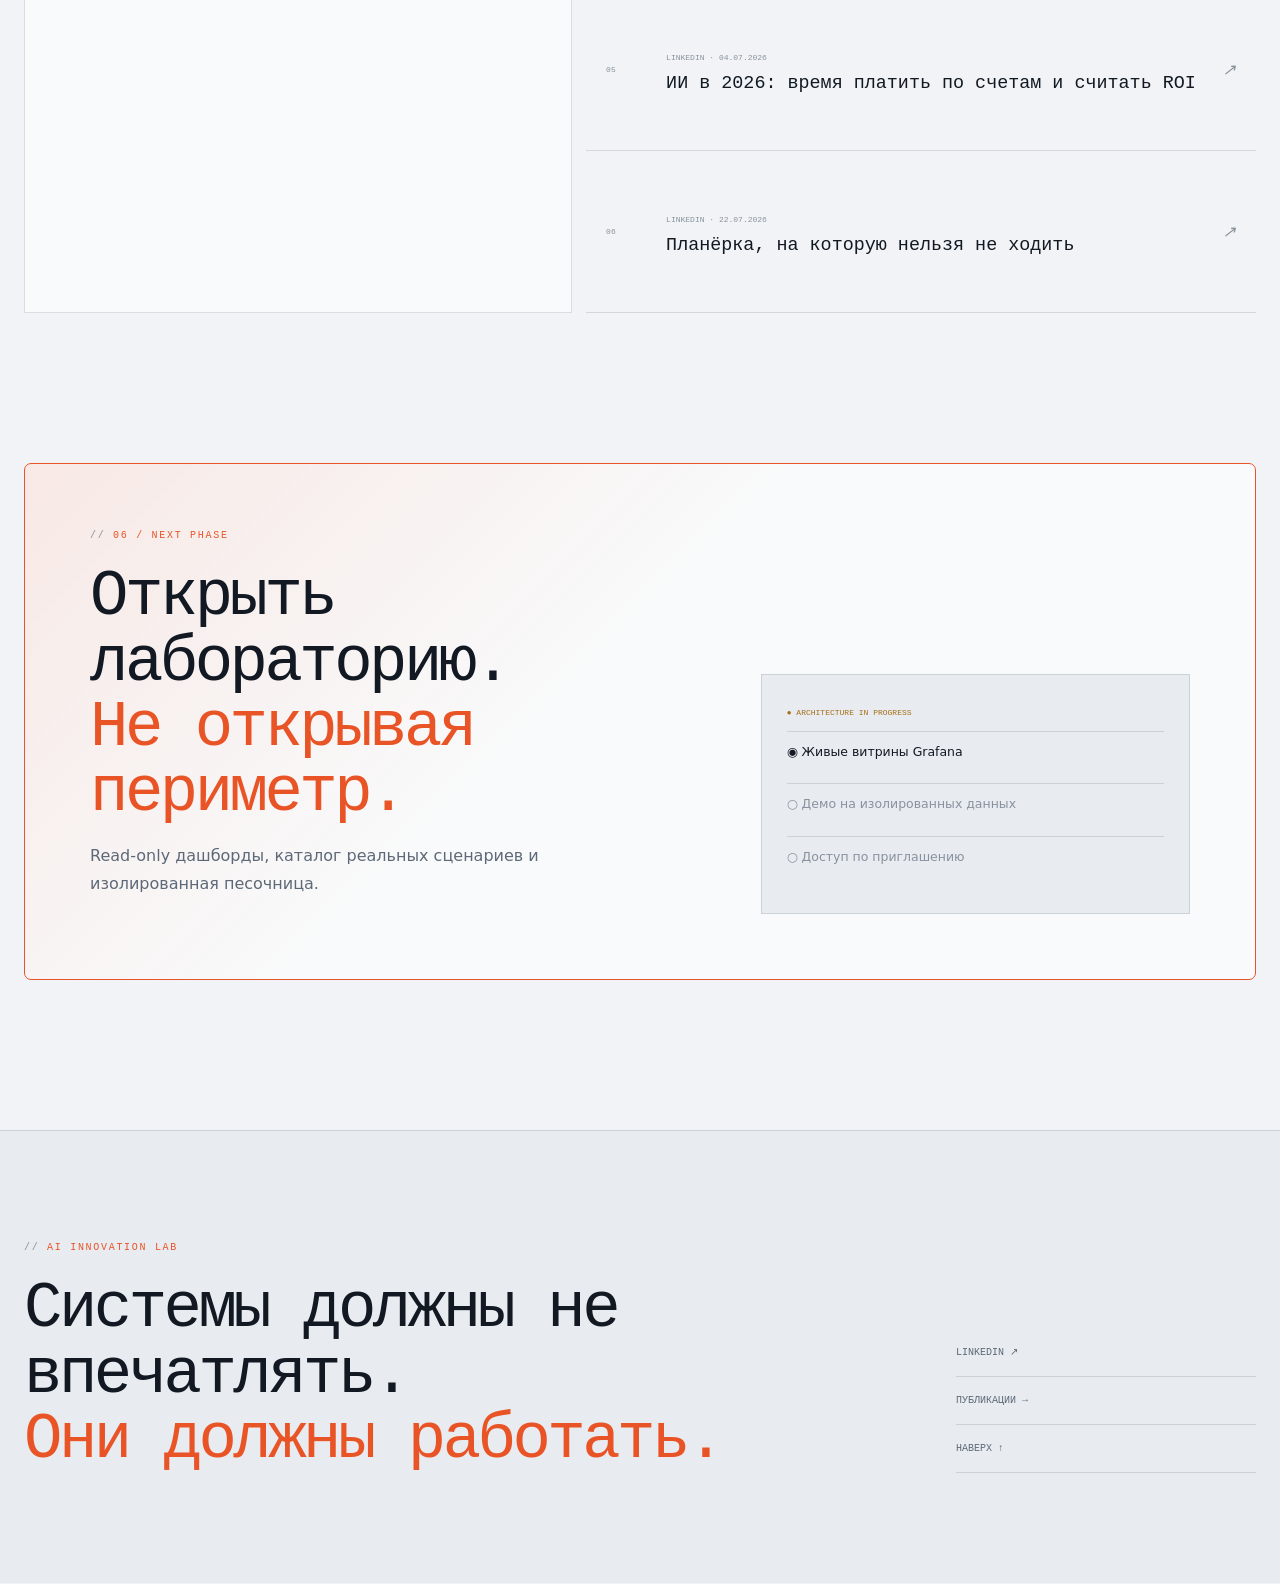
==== commit 8b44da23: "Deploy v2 'Живая лаборатория' to public; archive v1; add 2 fresh publications - public/ now serves v" ====
--- a/v2/index.html
+++ b/v2/index.html
@@ -227,6 +227,8 @@
           <a class="reveal" href="https://habr.com/ru/articles/1045636/" target="_blank" rel="noopener"><span>02</span><div><small>HABR · 09.06.2026</small><h3>Когда AI ошибается уверенно</h3></div><i>↗</i></a>
           <a class="reveal" href="https://habr.com/ru/articles/1048786/" target="_blank" rel="noopener"><span>03</span><div><small>HABR · 17.06.2026</small><h3>В вашей ERP уже есть ответы</h3></div><i>↗</i></a>
           <a class="reveal" href="https://habr.com/ru/articles/1050790/" target="_blank" rel="noopener"><span>04</span><div><small>HABR · 23.06.2026</small><h3>Уволен, но не ушёл</h3></div><i>↗</i></a>
+          <a class="reveal" href="https://www.linkedin.com/feed/update/urn:li:activity:7479140450080219136/" target="_blank" rel="noopener"><span>05</span><div><small>LINKEDIN · 04.07.2026</small><h3>ИИ в 2026: время платить по счетам и считать ROI</h3></div><i>↗</i></a>
+          <a class="reveal" href="https://www.linkedin.com/pulse/%D0%BF%D0%BB%D0%B0%D0%BD%D1%91%D1%80%D0%BA%D0%B0-%D0%BD%D0%B0-%D0%BA%D0%BE%D1%82%D0%BE%D1%80%D1%83%D1%8E-%D0%BD%D0%B5%D0%BB%D1%8C%D0%B7%D1%8F-%D0%BD%D0%B5-%D1%85%D0%BE%D0%B4%D0%B8%D1%82%D1%8C-%D0%B2%D1%8F%D1%87%D0%B5%D1%81%D0%BB%D0%B0%D0%B2-%D0%B3%D1%80%D0%B8%D1%88%D0%BA%D0%B8%D0%BD-hgbxe/" target="_blank" rel="noopener"><span>06</span><div><small>LINKEDIN · 22.07.2026</small><h3>Планёрка, на которую нельзя не ходить</h3></div><i>↗</i></a>
         </div>
       </div>
     </section>
